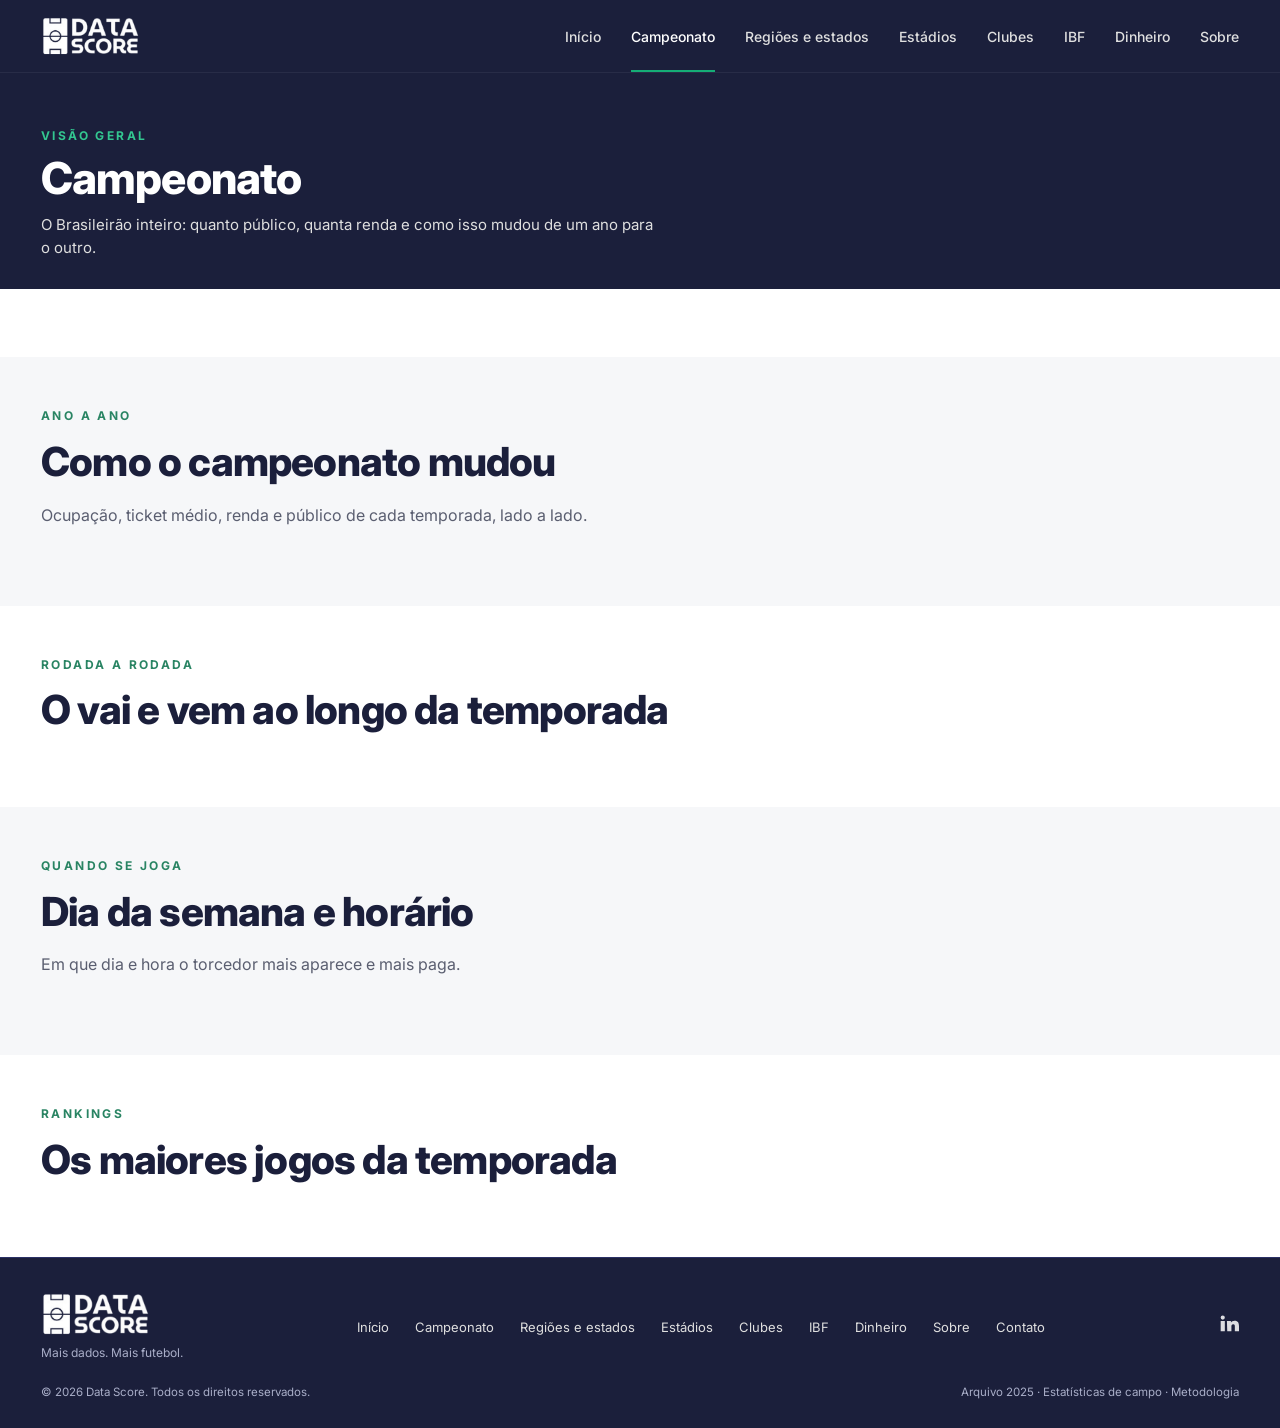
==== campeonato.html @ 5113075a "Add files via upload" ====
<!doctype html><html lang="pt-BR"><head><meta charset="utf-8"><meta name="viewport" content="width=device-width,initial-scale=1"><title>Campeonato — Data Score</title><meta name="description" content="Ocupação, ticket médio, renda e público do Brasileirão, ano a ano, rodada a rodada, por dia e horário."><meta name="theme-color" content="#1B1F3B"><meta property="og:title" content="Campeonato — Data Score"><meta property="og:description" content="Ocupação, ticket médio, renda e público do Brasileirão, ano a ano, rodada a rodada, por dia e horário."><meta property="og:type" content="website"><link rel="icon" type="image/png" href="assets/favicon.png"><link rel="apple-touch-icon" href="assets/favicon.png"><link rel="preconnect" href="https://fonts.googleapis.com"><link rel="preconnect" href="https://fonts.gstatic.com" crossorigin><link href="https://fonts.googleapis.com/css2?family=Inter:wght@400;500;600;700;800&display=swap" rel="stylesheet"><link rel="stylesheet" href="assets/style.css?v=202611042100"></head><body data-page="camp"><header class="site-header"><div class="wrap"><a class="logo" href="index.html" aria-label="Data Score — início"><img src="assets/logo.png" width="100" height="40" alt="Data Score"></a><nav class="nav" aria-label="Principal"><a href="index.html">Início</a><a href="campeonato.html" class="on" aria-current="page">Campeonato</a><a href="estados.html">Regiões e estados</a><a href="estadios.html">Estádios</a><a href="clubes.html">Clubes</a><a href="ibf.html">IBF</a><a href="financeiro.html">Dinheiro</a><a href="sobre.html">Sobre</a></nav><button class="burger" type="button" aria-label="Abrir menu" aria-expanded="false">☰</button></div></header><main><section class="page-head dark" style="padding-bottom:30px"><div class="wrap"><div class="kicker" style="color:#33C690">Visão geral</div><h1>Campeonato</h1><p>O Brasileirão inteiro: quanto público, quanta renda e como isso mudou de um ano para o outro.</p><div id="yearbar"></div></div></section><section class="sec" style="padding:36px 0 10px"><div class="wrap"><div id="camp-partial"></div><div class="kpis six" id="camp-kpis"></div></div></section><section class="sec alt" id="anos" style="padding:50px 0 56px"><div class="wrap"><div class="kicker">Ano a ano</div><h2>Como o campeonato mudou</h2><p class="sub" style="max-width:760px;margin-bottom:22px">Ocupação, ticket médio, renda e público de cada temporada, lado a lado.</p><div id="camp-anos"></div></div></section><section class="sec" id="rodadas" style="padding:50px 0 56px"><div class="wrap"><div class="kicker">Rodada a rodada</div><h2>O vai e vem ao longo da temporada</h2><div id="camp-rod"></div></div></section><section class="sec alt" id="quando" style="padding:50px 0 56px"><div class="wrap"><div class="kicker">Quando se joga</div><h2>Dia da semana e horário</h2><p class="sub" style="max-width:760px;margin-bottom:22px">Em que dia e hora o torcedor mais aparece e mais paga.</p><div id="camp-when"></div></div></section><section class="sec" id="tops" style="padding:50px 0 56px"><div class="wrap"><div class="kicker">Rankings</div><h2>Os maiores jogos da temporada</h2><div id="camp-tops"></div></div></section></main><footer class="site-footer"><div class="wrap"><div class="foot-top"><div><a class="logo" href="index.html" aria-label="Data Score — início"><img src="assets/logo.png" width="100" height="40" alt="Data Score"></a><div class="tag">Mais dados. Mais futebol.</div></div><nav class="foot-nav" aria-label="Rodapé"><a href="index.html">Início</a><a href="campeonato.html">Campeonato</a><a href="estados.html">Regiões e estados</a><a href="estadios.html">Estádios</a><a href="clubes.html">Clubes</a><a href="ibf.html">IBF</a><a href="financeiro.html">Dinheiro</a><a href="sobre.html">Sobre</a><a href="contato.html">Contato</a></nav><div class="foot-soc"><a href="https://www.linkedin.com/in/jvictorarj" target="_blank" rel="noopener" aria-label="LinkedIn"><svg viewBox="0 0 24 24" fill="currentColor" aria-hidden="true"><path d="M4.500 3A2.500 2.500 0 1 0 4.500 8 2.500 2.500 0 0 0 4.500 3zM2 9.500h5V22H2zM9.500 9.500h4.800v1.800h.1c.7-1.200 2.300-2.100 4.200-2.100 4.500 0 5.400 2.900 5.400 6.700V22h-5v-5.500c0-1.400 0-3.100-1.900-3.100s-2.200 1.500-2.200 3V22h-5z"/></svg></a></div></div><div class="foot-bot"><span>© 2026 Data Score. Todos os direitos reservados.</span><span><a href="stats.html">Arquivo 2025 · Estatísticas de campo</a> · <a href="metodologia.html">Metodologia</a></span></div></div></footer><script src="assets/charts.js?v=202611042100"></script><script src="assets/anos.js?v=202611042100"></script><script src="assets/brasil.js?v=202611042100"></script><script src="assets/lib.js?v=202611042100"></script><script src="assets/pg1.js?v=202611042100"></script><script src="assets/pg2.js?v=202611042100"></script><script src="assets/pg.js?v=202611042100"></script></body></html>
---- assets/style.css ----
/* Data Score — paleta da marca */
:root{
  --green:#15AD76;      /* verde principal */
  --green-2:#298463;    /* verde escuro (logo) */
  --green-ink:#298463;  /* verde legível sobre fundo claro */
  --blue:#2D3776;       /* azul da marca */
  --blue-hi:#6F7FE6;    /* azul claro p/ gráficos sobre fundo escuro */
  --off:#F6F7F9;        /* fundos, seções */
  --gray:#A9AEC8;       /* texto secundário sobre fundo escuro */
  --gray-ink:#6B7088;   /* texto secundário sobre fundo claro */
  --ink:#1B1F3B;        /* header, rodapé */
  --ink-2:#151833;
  --card-dark:#1B1F3B;
  --line:#DFDFDF;
  --line-dark:#2A3166;
  --text:#303030;
  --text-2:#5A5E70;
  --mark-green:#15AD76; /* marcas de gráfico (validado sobre --card-dark) */
  --mark-blue:#6F7FE6;
  --radius:14px;
  --max:1760px;
}
*{box-sizing:border-box}
html{scroll-behavior:smooth}
body{margin:0;font-family:'Inter',system-ui,-apple-system,Segoe UI,Roboto,sans-serif;color:var(--text);background:#fff;line-height:1.55;-webkit-font-smoothing:antialiased}
a{color:inherit;text-decoration:none}
img,svg{max-width:100%}
.wrap{max-width:var(--max);margin:0 auto;padding:0 clamp(18px,3.2vw,64px)}
h1,h2,h3{line-height:1.12;letter-spacing:-.02em;margin:0;color:var(--ink)}
.hero h1,.hero h2,.dark h1,.dark h2,.dark h3,.page-head.dark h1,.ccard h3,.site-footer h3{color:#fff}
p{margin:0}

/* ---------- Header ---------- */
.site-header{background:var(--ink);color:#fff;position:sticky;top:0;z-index:30;border-bottom:1px solid rgba(255,255,255,.06)}
.site-header .wrap{display:flex;align-items:center;justify-content:space-between;height:72px;gap:24px}
.logo{display:flex;align-items:center}
.logo img{height:40px;width:auto;display:block}
.nav{display:flex;gap:30px;font-size:14px;font-weight:500}
.nav a{color:#DFDFDF;padding:26px 0 22px;border-bottom:2px solid transparent;transition:color .15s}
.nav a:hover{color:#fff}
.nav a.on{color:#fff;border-bottom-color:var(--green)}
.btn-repo{display:inline-flex;align-items:center;gap:8px;border:1px solid rgba(255,255,255,.35);border-radius:999px;padding:10px 18px;font-size:13px;font-weight:600;color:#fff;transition:background .15s}
.btn-repo:hover{background:rgba(255,255,255,.08)}
.btn-repo svg{width:18px;height:18px}
.burger{display:none;background:none;border:1px solid rgba(255,255,255,.3);border-radius:10px;color:#fff;width:42px;height:42px;font-size:20px;cursor:pointer}

/* ---------- Buttons ---------- */
.btn{display:inline-flex;align-items:center;gap:10px;padding:14px 26px;border-radius:999px;font-weight:600;font-size:15px;border:1px solid transparent;cursor:pointer;transition:transform .15s,background .15s}
.btn:hover{transform:translateY(-1px)}
.btn-primary{background:var(--green);color:var(--ink)}
.btn-primary:hover{background:#1FC389}
.btn-ghost{border-color:rgba(255,255,255,.55);color:#fff}
.btn-ghost:hover{background:rgba(255,255,255,.08)}
.btn-outline{border-color:var(--ink);color:var(--ink);padding:10px 22px;font-size:14px}
.btn-outline:hover{background:var(--ink);color:#fff}

/* ---------- Hero ---------- */
.hero{background:radial-gradient(1200px 500px at 85% 40%,rgba(21,173,118,.18),transparent 60%),linear-gradient(180deg,#151833,#1B1F3B);color:#fff;overflow:hidden}
.hero .wrap{display:grid;grid-template-columns:1.05fr 1fr;gap:32px;align-items:center;min-height:440px;padding-top:40px;padding-bottom:40px}
.eyebrow{font-size:12px;font-weight:700;letter-spacing:.22em;text-transform:uppercase;color:var(--green);margin-bottom:22px}
.hero h1{font-size:clamp(40px,6vw,68px);font-weight:800;margin-bottom:24px}
.hero h1 em{font-style:normal;color:var(--green)}
.hero p.lead{color:#DFDFDF;font-size:17px;max-width:520px;margin-bottom:30px}
.hero .cta{display:flex;gap:14px;flex-wrap:wrap}
.hero-art{position:relative}
.hero-art svg{width:100%;height:auto;display:block}
.hero-badge{position:absolute;top:8%;right:6%;border:1px solid rgba(21,173,118,.7);border-radius:10px;padding:12px 16px;background:rgba(27,31,59,.75);backdrop-filter:blur(6px);font-size:11px;font-weight:700;letter-spacing:.12em;line-height:1.5}
.hero-badge span{color:var(--green);display:block;font-weight:600}

/* ---------- Seções ---------- */
.sec{padding:84px 0}
.sec.alt{background:var(--off)}
.sec.dark{background:var(--ink-2);color:#fff}
.kicker{font-size:12px;font-weight:700;letter-spacing:.2em;text-transform:uppercase;color:var(--green-ink);margin-bottom:14px}
.dark .kicker{color:var(--green)}
.sec h2{font-size:clamp(28px,3.6vw,40px);font-weight:800;margin-bottom:18px}
.sec h2 em{font-style:normal;color:var(--green-ink)}
.sec p.sub{color:var(--text-2);max-width:560px}
.dark p.sub{color:var(--gray)}
.split{display:grid;grid-template-columns:1fr 1fr;gap:56px;align-items:center}
.feats{display:grid;grid-template-columns:repeat(3,1fr);gap:0;margin-top:36px}
.feats>div{padding:0 22px;border-left:1px solid var(--line)}
.feats>div:first-child{padding-left:0;border-left:0}
.feats svg{width:34px;height:34px;color:var(--green-ink);margin-bottom:10px}
.feats b{display:block;font-size:14px;font-weight:600}
.stats{display:grid;grid-template-columns:1fr 1fr;border:1px solid var(--line);border-radius:var(--radius);background:var(--off)}
.stat{padding:30px 28px}
.stat:nth-child(odd){border-right:1px solid var(--line)}
.stat:nth-child(-n+2){border-bottom:1px solid var(--line)}
.stat .n{font-size:34px;font-weight:800;color:var(--blue);letter-spacing:-.02em;font-variant-numeric:tabular-nums}
.stat .l{color:var(--text-2);font-size:14px}
.stats-note{grid-column:1/-1;border-top:1px solid var(--line);padding:14px 28px;font-size:12px;color:var(--gray-ink)}

/* cards "o que você encontra" */
.find{display:grid;grid-template-columns:1fr 2.2fr;gap:48px;align-items:center}
.cards4{display:grid;grid-template-columns:repeat(4,1fr);gap:14px}
.mini{background:#fff;border:1px solid var(--line);border-radius:var(--radius);padding:22px 18px;box-shadow:0 1px 2px rgba(27,31,59,.05)}
.mini svg{width:30px;height:30px;color:var(--blue);margin-bottom:12px}
.mini h3{font-size:15px;font-weight:700;margin-bottom:8px}
.mini p{font-size:12.5px;color:var(--text-2);line-height:1.5}

/* ---------- Charts (superfície escura) ---------- */
.chart-grid{display:grid;grid-template-columns:repeat(3,1fr);gap:16px;margin-top:34px}
.chart-grid.two{grid-template-columns:repeat(2,1fr)}
.ccard{background:var(--card-dark);border:1px solid var(--line-dark);border-radius:var(--radius);padding:20px 20px 16px;color:#fff;position:relative;min-width:0}
.ccard h3{font-size:15px;font-weight:700;margin-bottom:4px;padding-right:84px}
.ccard .cs{font-size:12.5px;color:var(--gray);margin-bottom:14px;min-height:36px}
.ccard .cf{font-size:11.5px;color:var(--gray);margin-top:10px;line-height:1.45}
.ccard .tools{position:absolute;top:16px;right:16px}
.ccard .tools button{background:transparent;border:1px solid #3A4380;color:#DFDFDF;border-radius:8px;font:600 11px 'Inter',sans-serif;padding:5px 10px;cursor:pointer}
.ccard .tools button:hover{border-color:#8B96E0;color:#fff}
.ccard svg text{font-family:'Inter',sans-serif}
.ccard table{width:100%;border-collapse:collapse;font-size:12px;color:#DFDFDF}
.ccard th,.ccard td{padding:6px 8px;border-bottom:1px solid var(--line-dark);text-align:right}
.ccard th:first-child,.ccard td:first-child{text-align:left}
.ccard th{color:var(--gray);font-weight:600}
.ccard .tbl-wrap{max-height:330px;overflow:auto}
.tip{position:fixed;pointer-events:none;z-index:60;background:#101328;border:1px solid #3A4380;border-radius:10px;padding:9px 12px;font-size:12px;color:#DFDFDF;box-shadow:0 8px 24px rgba(0,0,0,.35);opacity:0;transition:opacity .08s;max-width:240px}
.tip.on{opacity:1}
.tip .tv{font-size:15px;font-weight:700;color:#fff;font-variant-numeric:tabular-nums}
.tip .tl{color:#DFDFDF}
.tip .ts{color:var(--gray);font-size:11px;margin-top:2px}
.bar-hit:focus{outline:none}
.bar-hit:focus-visible+rect,.bar-hit:focus-visible{stroke:#fff;stroke-width:1.5px}

/* ---------- Páginas internas ---------- */
.page-head{padding:54px 0 44px}
.page-head.green{background:#E6F4EE}
.page-head.dark{background:var(--ink);color:#fff}
.page-head h1{font-size:clamp(32px,4vw,44px);font-weight:800;margin-bottom:10px}
.page-head p{max-width:620px;color:var(--text-2);font-size:15px}
.page-head.dark p{color:#DFDFDF}
.tabs{display:flex;gap:6px;flex-wrap:wrap;margin:28px 0 8px}
.tab{border:0;background:transparent;font:600 13px 'Inter',sans-serif;color:var(--text-2);padding:9px 18px;border-radius:8px;cursor:pointer}
.tab:hover{background:rgba(27,31,59,.06)}
.tab.on{background:var(--green);color:var(--ink)}
.page-head.dark .tab{color:#DFDFDF}
.page-head.dark .tab.on{background:transparent;color:#fff;box-shadow:inset 0 -2px 0 var(--green);border-radius:0}

/* tabela de clubes */
.tbl-box{border:1px solid var(--line);border-radius:var(--radius);overflow:hidden;background:#fff}
.tbl-scroll{overflow:auto}
table.dt{width:100%;border-collapse:collapse;font-size:13.5px;min-width:760px}
table.dt th{background:var(--off);color:var(--text-2);font-weight:600;font-size:12px;text-align:right;padding:12px 14px;border-bottom:1px solid var(--line);white-space:nowrap;cursor:pointer;user-select:none}
table.dt th:first-child,table.dt td:first-child{text-align:left}
table.dt td{padding:11px 14px;border-bottom:1px solid var(--line);text-align:right;font-variant-numeric:tabular-nums}
table.dt tr:last-child td{border-bottom:0}
table.dt td:first-child{font-weight:600}
table.dt th.s::after{content:' ↓';color:var(--green-ink)}
table.dt th.s.asc::after{content:' ↑'}
table.dt td.neg{color:#B91C1C}
.pill{display:inline-block;font-size:11px;font-weight:700;background:#DDF2EA;color:var(--green-ink);padding:2px 8px;border-radius:999px}

.lic{display:flex;align-items:center;gap:20px;border:1px solid #BFE5D6;background:#EEF8F4;border-radius:var(--radius);padding:22px 26px;margin-top:28px}
.lic svg{width:40px;height:40px;color:var(--green-ink);flex:none}
.lic b{display:block;font-size:15px;margin-bottom:2px}
.lic span{font-size:13px;color:var(--text-2)}
.lic .btn{margin-left:auto;flex:none}
.note{font-size:12.5px;color:var(--text-2);margin-top:14px}

/* texto corrido */
.prose{max-width:760px}
.prose h2{font-size:24px;margin:38px 0 10px}
.prose p,.prose li{color:var(--text-2);font-size:15.5px}
.prose ul{padding-left:20px}
.prose code{background:var(--off);border:1px solid var(--line);border-radius:6px;padding:1px 6px;font-size:13px}
.trio{display:grid;grid-template-columns:repeat(3,1fr);gap:18px;margin-top:34px}
.trio .mini svg{color:var(--green-ink)}
.steps{display:grid;grid-template-columns:repeat(4,1fr);gap:14px;margin-top:26px}
.step{border:1px solid var(--line);border-radius:var(--radius);padding:20px;background:#fff}
.step i{display:inline-grid;place-items:center;width:28px;height:28px;border-radius:50%;background:var(--green);color:var(--ink);font-style:normal;font-weight:800;font-size:13px;margin-bottom:12px}
.step b{display:block;margin-bottom:6px}
.step p{font-size:13px;color:var(--text-2)}
.defs{width:100%;border-collapse:collapse;margin-top:14px;font-size:14px}
.defs td{padding:11px 14px;border-bottom:1px solid var(--line);vertical-align:top}
.defs td:first-child{font-weight:600;white-space:nowrap;width:190px}
.defs td:last-child{color:var(--text-2)}
.contact-cards{display:grid;grid-template-columns:repeat(2,1fr);gap:18px;margin-top:30px;max-width:820px}
.contact-cards a.mini{display:block;transition:border-color .15s,transform .15s}
.contact-cards a.mini:hover{border-color:var(--green);transform:translateY(-2px)}
.contact-cards .mini h3{font-size:17px}
.contact-cards .mini p{font-size:14px}

/* ---------- Footer ---------- */
.site-footer{background:var(--ink);color:#fff;padding:34px 0 26px;border-top:1px solid var(--line-dark)}
.site-footer .wrap{display:flex;flex-direction:column;gap:22px}
.foot-top{display:flex;align-items:center;justify-content:space-between;gap:24px;flex-wrap:wrap}
.foot-nav{display:flex;gap:26px;font-size:13px;color:#DFDFDF;flex-wrap:wrap}
.foot-nav a:hover{color:var(--green)}
.foot-soc{display:flex;gap:16px}
.foot-soc a{opacity:.85}.foot-soc a:hover{opacity:1;color:var(--green)}
.foot-soc svg{width:20px;height:20px}
.foot-bot{display:flex;justify-content:space-between;font-size:11.5px;color:var(--gray);flex-wrap:wrap;gap:8px}
.tag{font-size:12px;color:var(--gray);margin-top:8px}

/* ---------- Responsivo ---------- */
@media(max-width:980px){
  .hero .wrap,.split,.find{grid-template-columns:1fr}
  .hero .wrap{min-height:0}
  .cards4{grid-template-columns:repeat(2,1fr)}
  .chart-grid,.chart-grid.two{grid-template-columns:1fr}
  .steps{grid-template-columns:repeat(2,1fr)}
  .trio{grid-template-columns:1fr}
}
@media(max-width:860px){
  .burger{display:block}
  .nav{display:none;position:absolute;left:0;right:0;top:72px;background:var(--ink);flex-direction:column;gap:0;padding:8px 24px 16px;border-bottom:1px solid var(--line-dark)}
  .nav.open{display:flex}
  .nav a{padding:14px 0;border-bottom:1px solid var(--line-dark)}
  .nav a.on{border-bottom-color:var(--green)}
  .btn-repo span{display:none}
  .btn-repo{padding:10px}
}
@media(max-width:560px){
  .wrap{padding:0 18px}
  .sec{padding:60px 0}
  .feats{grid-template-columns:1fr;gap:18px}
  .feats>div{border-left:0;padding:0}
  .cards4,.contact-cards,.steps{grid-template-columns:1fr}
  .lic{flex-direction:column;align-items:flex-start}
  .lic .btn{margin-left:0}
  .stat .n{font-size:28px}
}
@media (prefers-reduced-motion:reduce){*{transition:none!important;scroll-behavior:auto!important}}
.steps.s3{grid-template-columns:repeat(3,1fr)}
.defs{display:block;overflow-x:auto}
@media(max-width:980px){.steps.s3{grid-template-columns:1fr}}
@media(max-width:560px){.defs td:first-child{white-space:normal;width:auto}.tabs{gap:2px}.tab{padding:8px 12px}}

/* =====================  v2: classificação, evolução, dados  ===================== */
.hero h1 em{color:var(--green)}
.logo img{max-width:100%}
.site-footer .logo img{height:44px}

/* controles */
.filters{display:flex;flex-wrap:wrap;gap:18px 28px;align-items:flex-end;margin:22px 0 18px}
.fgroup{display:flex;flex-direction:column;gap:6px}
.flabel{font-size:11px;font-weight:700;letter-spacing:.1em;text-transform:uppercase;color:var(--gray-ink)}
.seg{display:inline-flex;background:#fff;border:1px solid var(--line);border-radius:10px;padding:3px;gap:2px;flex-wrap:wrap}
.seg button{border:0;background:transparent;font:600 13px 'Inter',sans-serif;color:var(--text-2);padding:8px 14px;border-radius:7px;cursor:pointer;white-space:nowrap}
.seg button:hover{background:var(--off)}
.seg button.on{background:var(--ink);color:#fff}
.seg button:focus-visible,.sel:focus-visible,.tab:focus-visible,.dt th:focus-visible{outline:2px solid var(--green);outline-offset:2px}
.seg.dk{background:transparent;border-color:#3A4380}
.seg.dk button{color:var(--gray)}
.seg.dk button:hover{background:rgba(255,255,255,.06);color:#fff}
.seg.dk button.on{background:var(--green);color:var(--ink)}
.sel{appearance:none;-webkit-appearance:none;background:#fff url("data:image/svg+xml,%3Csvg xmlns='http://www.w3.org/2000/svg' width='12' height='8' viewBox='0 0 12 8'%3E%3Cpath d='M1 1.500l5 5 5-5' fill='none' stroke='%231B1F3B' stroke-width='1.800' stroke-linecap='round'/%3E%3C/svg%3E") no-repeat right 12px center;border:1px solid var(--line);border-radius:10px;font:600 13px 'Inter',sans-serif;color:var(--ink);padding:10px 34px 10px 14px;min-width:150px;cursor:pointer}
.sel.dk{background-color:#232852;border-color:#3A4380;color:#fff;background-image:url("data:image/svg+xml,%3Csvg xmlns='http://www.w3.org/2000/svg' width='12' height='8' viewBox='0 0 12 8'%3E%3Cpath d='M1 1.500l5 5 5-5' fill='none' stroke='%23DFDFDF' stroke-width='1.800' stroke-linecap='round'/%3E%3C/svg%3E")}

/* classificação */
.st-wrap{position:relative}
table.st{width:100%;border-collapse:separate;border-spacing:0;font-size:14px;min-width:680px;font-variant-numeric:tabular-nums}
table.st th{background:var(--off);color:var(--text-2);font-weight:700;font-size:12px;text-align:right;padding:12px 12px;border-bottom:1px solid var(--line);white-space:nowrap}
table.st td{padding:11px 12px;border-bottom:1px solid var(--line);text-align:right;background:#fff}
table.st tr:last-child td{border-bottom:0}
table.st th:first-child,table.st td:first-child{text-align:left;position:sticky;left:0;z-index:1}
table.st td:first-child{font-weight:600;min-width:200px;border-left:4px solid transparent}
table.st .pos{color:var(--gray-ink);font-weight:700;display:inline-block;min-width:30px}
table.st td.p{font-weight:800;color:var(--ink)}
table.st td.sgp{color:var(--green-2)}table.st td.sgn{color:#B4323A}
table.st tr.g4 td:first-child{border-left-color:var(--green)}
table.st tr.z4 td:first-child{border-left-color:#D2484F}
table.st tbody tr:hover td{background:#F6F7F9}
.zleg{display:flex;gap:18px;flex-wrap:wrap;font-size:12.5px;color:var(--text-2);margin-top:12px;align-items:center}
.zleg i{display:inline-block;width:12px;height:12px;border-radius:3px;margin-right:6px;vertical-align:-1px}

/* evolução */
.evo-ctl{display:flex;flex-wrap:wrap;gap:14px 22px;margin:4px 0 12px}
.evo-ctl label{display:flex;flex-direction:column;gap:6px;font-size:11px;font-weight:700;letter-spacing:.1em;text-transform:uppercase;color:var(--gray)}
.legend{display:flex;flex-wrap:wrap;gap:6px 22px;font-size:13px;color:#fff;margin-bottom:8px;min-height:20px}
.legend span{display:inline-flex;align-items:center;gap:8px}
.legend i{display:inline-block;width:14px;height:4px;border-radius:2px}
.legend em{font-style:normal;color:var(--gray)}
.ccard.wide{padding:24px 24px 18px}

/* dados: cabeçalho e grupos */
.page-head.dark{padding-bottom:0}
.gtabs{display:flex;gap:4px;flex-wrap:wrap;margin:26px 0 0;border-bottom:1px solid rgba(255,255,255,.14)}
.gtab{border:0;background:transparent;font:600 14px 'Inter',sans-serif;color:var(--gray);padding:14px 20px 13px;cursor:pointer;border-bottom:3px solid transparent;margin-bottom:-1px;display:inline-flex;gap:8px;align-items:center}
.gtab:hover{color:#fff}
.gtab.on{color:#fff;border-bottom-color:var(--green)}
.gtab small{font-size:10px;font-weight:700;letter-spacing:.06em;text-transform:uppercase;background:rgba(255,255,255,.1);color:var(--gray);padding:2px 7px;border-radius:999px}
.gtab:focus-visible{outline:2px solid var(--green);outline-offset:-2px}
.soon{border:1px dashed #B8BBCB;border-radius:var(--radius);padding:48px 28px;text-align:center;color:var(--text-2);background:var(--off)}
.soon b{display:block;font-size:18px;color:var(--ink);margin-bottom:6px}

/* painel de indicadores */
.kpis{display:grid;grid-template-columns:repeat(5,1fr);gap:14px;margin-top:0}
.kpi{background:#fff;border:1px solid var(--line);border-radius:var(--radius);padding:20px 20px 18px;box-shadow:0 1px 2px rgba(27,31,59,.05);position:relative;overflow:hidden}
.kpi::before{content:'';position:absolute;left:0;top:0;bottom:0;width:4px;background:var(--green)}
.kpi:nth-child(even)::before{background:var(--blue)}
.kpi .kl{font-size:11px;font-weight:800;letter-spacing:.1em;text-transform:uppercase;color:var(--text-2)}
.kpi .kv{font-size:30px;font-weight:800;color:var(--ink);letter-spacing:-.02em;margin:8px 0 4px;font-variant-numeric:tabular-nums;line-height:1.1;white-space:nowrap}
.kpi .kv small{font-size:15px;font-weight:700;margin-right:2px;color:var(--text-2)}
.kpi .ks{font-size:12px;color:var(--gray-ink);line-height:1.4}
.kpis-wrap{margin-top:-1px;padding-top:34px}

/* sub-abas */
.subtabs{margin:34px 0 20px;display:flex;flex-wrap:wrap;gap:14px;align-items:center;justify-content:space-between}
.subtabs h2{font-size:26px;margin:0}
.xp .ccard{padding:20px 22px 18px}
.xp .xhead{display:flex;flex-wrap:wrap;gap:14px;align-items:flex-start;justify-content:space-between;margin-bottom:10px}
.xp .xhead h3{font-size:16px;margin-bottom:4px}
.xp .cs{min-height:0;margin-bottom:0}
.xp .tbl-box{margin-top:18px}
table.dt th[data-num]{text-align:right}
table.dt td.hl{font-weight:800;color:var(--green-2)}
table.dt.tops td:nth-child(2){text-align:left;font-weight:600}
table.dt.tops th:nth-child(2),table.dt.tops th:nth-child(4),table.dt.tops td:nth-child(4){text-align:left}
table.dt.tops td:first-child,table.dt.tops th:first-child{text-align:center;width:44px;color:var(--gray-ink)}
.ctitle{font-size:13px;color:var(--gray-ink);margin:0 0 8px}

@media(max-width:1060px){.kpis{grid-template-columns:repeat(3,1fr)}}
@media(max-width:720px){.kpis{grid-template-columns:repeat(2,1fr)}.kpi .kv{font-size:24px}}
@media(max-width:560px){
  .kpis{grid-template-columns:1fr 1fr;gap:10px}.kpi{padding:16px 14px}.kpi .kv{font-size:21px}
  .seg button{padding:8px 11px}
  .gtab{padding:12px 12px 11px;font-size:13px}
  .filters{gap:14px 18px}.sel{min-width:130px}
  table.st td:first-child{min-width:150px}
  .logo img{height:32px}
}
.sr{position:absolute;width:1px;height:1px;overflow:hidden;clip:rect(0 0 0 0);white-space:nowrap}

/* v3: tabela mais compacta e centralizada, bolinhas de cor, cards de ataque/defesa */
table.st{font-size:13px;min-width:600px}
table.st th{font-size:11px;padding:10px 8px;text-align:center}
table.st td{padding:8px 8px;text-align:center}
table.st th:first-child,table.st td:first-child{text-align:left}
table.st td:first-child{min-width:190px;padding-left:12px}
table.st .pos{min-width:24px;font-size:12px}
.tdot{display:inline-block;width:14px;height:14px;border-radius:50%;box-shadow:inset 0 0 0 1px rgba(27,31,59,.28);vertical-align:-2px;margin-right:8px;flex:none}
.legend .tdot{box-shadow:inset 0 0 0 1px rgba(255,255,255,.45);margin-right:6px;vertical-align:-2px}
.kv .tdot{width:18px;height:18px;margin-right:8px;vertical-align:-1px}
.kpis.two{grid-template-columns:repeat(2,minmax(0,1fr));max-width:680px;margin:22px 0 0}
.kpis.two .kv{font-size:24px;white-space:normal}
@media(max-width:560px){.kpis.two{grid-template-columns:1fr}.kpis.two .kv{font-size:21px}table.st td:first-child{min-width:150px}}

/* v4: top 3, data, forma, evolução com painel lateral e comparação */
.tdot{width:16px;height:16px;background-clip:padding-box}
.top3{display:grid;grid-template-columns:repeat(2,minmax(0,1fr));gap:12px 40px;max-width:760px;margin:24px 0 4px}
.top3 ol{list-style:none;margin:8px 0 0;padding:0}
.top3 li{display:flex;align-items:center;gap:0;padding:7px 0;border-bottom:1px solid var(--line);font-size:14px}
.top3 li:last-child{border-bottom:0}
.top3 .rk{width:22px;font-weight:700;color:var(--gray-ink);font-size:13px;flex:none}
.top3 b{font-weight:700;color:var(--ink)}
.top3 .m{margin-left:auto;padding-left:12px;color:var(--text-2);font-size:12.5px;white-space:nowrap}
.datebox{display:flex;align-items:center;gap:10px}
.datebox input.sel{background-image:none;padding:9px 12px;min-width:160px;font-family:'Inter',sans-serif}
.lnk{background:none;border:0;color:var(--green-ink);font:600 13px 'Inter',sans-serif;cursor:pointer;text-decoration:underline;padding:4px}
.form{display:inline-flex;gap:4px;align-items:center;vertical-align:middle}
.fd{display:inline-block;width:11px;height:11px;border-radius:50%;background:#B8BBCB}
.fd.w{background:var(--green)}.fd.l{background:#D2484F}.fd.e{background:#A3A6B8}
.fd.n{background:transparent;box-shadow:inset 0 0 0 1.5px #DFDFDF}
.fleg{display:inline-flex;gap:6px;align-items:center;margin-left:auto}
.fleg .fd{margin-left:8px}
table.st td:last-child{padding-right:14px}
.evo-grid{display:grid;grid-template-columns:minmax(0,1.2fr) minmax(0,1fr);gap:18px;align-items:start}
.evo-grid.solo{grid-template-columns:minmax(0,1fr)}
.evo-main{min-width:0}
.bt{font-size:16px;font-weight:800;color:var(--ink);margin:0}
.bt.h2{margin-top:26px}
.side{min-width:0}
table.lt{width:100%;border-collapse:separate;border-spacing:0;font-size:13px;font-variant-numeric:tabular-nums}
table.lt th{background:var(--off);color:var(--text-2);font-weight:700;font-size:11px;text-align:center;padding:10px 8px;border-bottom:1px solid var(--line);white-space:nowrap}
table.lt td{padding:8px;border-bottom:1px solid var(--line);text-align:center;background:#fff}
table.lt tr:last-child td{border-bottom:0}
table.lt th:first-child,table.lt td:first-child{text-align:left;padding-left:12px;white-space:nowrap}
table.lt td:first-child{font-weight:600;box-shadow:inset 4px 0 0 transparent}
table.lt td.p{font-weight:800;color:var(--ink)}
.side table.lt th{cursor:pointer;user-select:none}
.side table.lt th:hover{color:var(--ink)}
.side table.lt th.s::after{content:' ↓';color:var(--green-ink)}.side table.lt th.s.asc::after{content:' ↑'}
.side table.lt td.hl{font-weight:800;color:var(--ink)}.side table.lt td.zero{color:#A3A6B8}
table.lt tr.ma td:first-child{box-shadow:inset 4px 0 0 var(--mark-green)}
table.lt tr.mb td:first-child{box-shadow:inset 4px 0 0 var(--mark-blue)}
table.lt .pos{display:inline-block;min-width:30px;color:var(--gray-ink);font-weight:700;font-size:12px}
.side table.lt .tdot,.cmp table.lt .tdot{margin-right:8px}
.cmp{margin-top:16px}
.cmp .tbl-box{margin-top:10px}
.cmp .tbl-scroll{overflow:auto}
.cmp table.lt{min-width:460px}
.tow{margin:12px 0 4px}
.tow-lab{display:flex;justify-content:space-between;gap:12px;font-size:13.5px;color:var(--ink);align-items:center;margin-bottom:8px}
.tow-lab span{display:inline-flex;align-items:center}
.tow-lab b{font-weight:800;margin:0 0 0 2px}
.tow-lab span:last-child b{margin:0 2px 0 0}
.tow-lab span:last-child .tdot{margin:0 0 0 8px}
.tow-bar{display:flex;gap:3px;height:16px;border-radius:999px;overflow:hidden;background:var(--line)}
.tow-bar span{display:block;min-width:6px;transition:flex-grow .2s}
.tow-sub{font-size:12px;color:var(--gray-ink);margin-top:8px;line-height:1.45}
.h2h{list-style:none;margin:12px 0 0;padding:0;font-size:13px;color:var(--text)}
.h2h li{padding:8px 0;border-bottom:1px solid var(--line)}
.h2h li:last-child{border-bottom:0}
/* listas do topo: mandante e visitante */
.top3{max-width:940px;gap:22px 56px}
.top3 ol.two li{flex-wrap:wrap}
.top3 .m.ap{font-weight:800;color:var(--ink);font-size:14px;white-space:nowrap}
.top3 .m2{flex-basis:100%;padding-left:62px;color:var(--text-2);font-size:12px;margin-top:1px}
@media(max-width:1020px){.evo-grid{grid-template-columns:1fr}}
@media(max-width:560px){.top3{grid-template-columns:1fr;gap:18px}.datebox input.sel{min-width:140px}.fleg{margin-left:0;width:100%}}

/* ===== v3: início, stats, em breve ===== */
.hl4{display:grid;grid-template-columns:repeat(4,minmax(0,1fr));gap:16px;margin:22px 0 22px}
.hl4>div,.asd>div{background:#fff;border:1px solid var(--line);border-radius:var(--radius);padding:14px 18px 8px;box-shadow:0 1px 2px rgba(27,31,59,.05);min-width:0}
.hl4 ol,.asd ol{list-style:none;margin:6px 0 0;padding:0}
.hl4 li,.asd li{display:flex;flex-wrap:wrap;align-items:center;padding:8px 0;border-bottom:1px solid var(--line);font-size:14px}
.hl4 li:last-child,.asd li:last-child{border-bottom:0}
.hl4 .rk,.asd .rk{width:22px;flex:none;font-weight:700;color:var(--gray-ink);font-size:13px}
.hl4 b,.asd b{font-weight:700;color:var(--ink)}
.hl4 .m,.asd .m{margin-left:auto;padding-left:10px;white-space:nowrap;color:var(--text-2);font-size:12.5px}
.hl4 .m.ap{font-weight:800;color:var(--ink);font-size:14px}
.hl4 .m2{flex-basis:100%;padding-left:46px;color:var(--text-2);font-size:12px;margin-top:1px}
.hl4 .empty,.asd .empty{color:var(--gray-ink);font-size:13px;padding:6px 0}
.st-grid{display:grid;grid-template-columns:minmax(0,1fr) 320px;gap:20px;align-items:start}
.st-main{min-width:0}
.asd{display:grid;gap:14px}
.cta{margin-top:30px;text-align:center}
.kpis.six{grid-template-columns:repeat(6,minmax(0,1fr));margin-top:22px}
.kpis.six .kv{font-size:clamp(20px,1.9vw,30px)}
.kpis.six .kpi{padding:18px 16px 16px}
.r10{display:grid;grid-template-columns:repeat(4,minmax(0,1fr));gap:16px;margin-top:22px}
.rbox{background:#fff;border:1px solid var(--line);border-radius:var(--radius);padding:16px 18px 8px;box-shadow:0 1px 2px rgba(27,31,59,.05);min-width:0}
.rbox ol{list-style:none;margin:8px 0 0;padding:0}
.rbox li{position:relative;display:flex;align-items:center;padding:8px 0 11px;border-bottom:1px solid var(--line);font-size:14px}
.rbox li:last-child{border-bottom:0}
.rbox .rk{width:22px;flex:none;font-weight:700;color:var(--gray-ink);font-size:13px}
.rbox b{font-weight:700;color:var(--ink);overflow:hidden;text-overflow:ellipsis;white-space:nowrap}
.rbox .m{margin-left:auto;padding-left:10px;white-space:nowrap;font-weight:700;color:var(--ink);font-size:13px;font-variant-numeric:tabular-nums}
.rbox .bar{position:absolute;left:0;bottom:4px;height:3px;border-radius:2px;background:var(--green);opacity:.6}
.rnote{font-size:12.5px;color:var(--text-2);margin-top:12px}
.lead{background:#fff;border:1px solid var(--line);border-radius:var(--radius);padding:20px 22px 18px;margin:22px 0 26px}
.lead .lt2{font-size:11px;font-weight:700;letter-spacing:.1em;text-transform:uppercase;color:var(--gray-ink)}
.lrow{display:grid;grid-template-columns:repeat(19,minmax(0,1fr));gap:8px 6px;margin:6px 0 18px}
.lc{display:flex;flex-direction:column;align-items:center;gap:5px;padding:4px 0;border-radius:8px;transition:opacity .15s,background .15s;outline-offset:2px}
.lc small{font-size:10.5px;color:var(--gray-ink);font-variant-numeric:tabular-nums}
.lc .tdot{display:block;width:min(42px,100%);height:auto;aspect-ratio:1;margin:0}
.lead[data-hl] .lc:not(.hl){opacity:.2}
.lc.hl{background:#EEF8F4}
.llegend{display:flex;flex-wrap:wrap;gap:10px 22px;font-size:13px;border-top:1px solid var(--line);padding-top:14px}
.li2{display:inline-flex;align-items:center;cursor:default;border-radius:6px;outline-offset:3px}
.li2 em{font-style:normal;font-weight:700;color:var(--text-2);margin-left:2px}
#faixas{max-width:820px}
.embreve{text-align:center;padding:70px 26px}
.embreve .soon{max-width:620px;margin:0 auto;padding:60px 28px}
.embreve .soon b{font-size:24px}
@media(max-width:1180px){.hl4,.r10{grid-template-columns:repeat(2,minmax(0,1fr))}.st-grid{grid-template-columns:1fr}.asd{grid-template-columns:1fr 1fr}.kpis.six{grid-template-columns:repeat(3,minmax(0,1fr))}}
@media(max-width:700px){.lrow{grid-template-columns:repeat(10,minmax(0,1fr))}}
@media(max-width:600px){.hl4,.r10,.asd{grid-template-columns:1fr}.kpis.six{grid-template-columns:1fr 1fr}.kpis.six .kv{font-size:20px}}
.evo-grid>*,.st-grid>*{min-width:0}
/* ===== v4: stats detalhadas ===== */
.anchors{display:flex;flex-wrap:wrap;gap:6px 26px;margin-top:22px}
.anchors a{color:#DFDFDF;font-size:14px;font-weight:600;padding:12px 0 14px;border-bottom:2px solid transparent}
.anchors a:hover{color:#fff;border-bottom-color:var(--green)}
html{scroll-behavior:smooth}
section[id],#xs,#pf,#ar{scroll-margin-top:84px}
table.xt{min-width:100%}
table.xt td:first-child,table.xt th:first-child{white-space:nowrap}
table.xt.wide td:first-child,table.xt.wide th:first-child{position:sticky;left:0;background:#fff;z-index:1;box-shadow:1px 0 0 var(--line)}
table.xt.wide th:first-child{background:#F6F7F9}
table.xt td .tdot{margin-right:8px}
table.xt th,table.xt td{white-space:nowrap}
/* ===== v5: painel geral, confronto direto ===== */
.ov-h{font-size:11px;font-weight:700;letter-spacing:.1em;text-transform:uppercase;color:var(--gray-ink);margin:26px 0 10px}
#ov>.ov-h:first-child{margin-top:20px}
.ov-grid{display:grid;grid-template-columns:repeat(4,minmax(0,1fr));gap:12px}
@media(max-width:900px){.ov-grid{grid-template-columns:repeat(2,minmax(0,1fr))}}
.ovc{background:#fff;border:1px solid var(--line);border-radius:var(--radius);padding:16px 18px 14px;box-shadow:0 1px 2px rgba(27,31,59,.05);position:relative;overflow:hidden}
.ovc::before{content:'';position:absolute;left:0;top:0;bottom:0;width:4px;background:var(--green)}
.ovc:nth-child(even)::before{background:var(--blue)}
.ovc .kl{font-size:11px;font-weight:800;letter-spacing:.08em;text-transform:uppercase;color:var(--text-2)}
.ovc .kv{font-size:28px;font-weight:800;color:var(--ink);letter-spacing:-.02em;margin:6px 0 2px;font-variant-numeric:tabular-nums;line-height:1.1}
.ovc .ks{font-size:12px;color:var(--gray-ink)}
.mv{display:grid;grid-template-columns:repeat(3,minmax(0,1fr));gap:14px}
.mvb{background:#fff;border:1px solid var(--line);border-radius:var(--radius);padding:18px 20px 16px;box-shadow:0 1px 2px rgba(27,31,59,.05);min-width:0}
.donut{width:176px;display:block;margin:12px auto 8px}
.dleg{display:grid;gap:6px;font-size:13px}
.dleg div{display:flex;align-items:center;gap:8px}
.dleg i{width:12px;height:12px;border-radius:3px;flex:none}
.dleg b{margin-left:auto;font-weight:800;color:var(--ink);font-variant-numeric:tabular-nums}
.duel{display:flex;justify-content:space-between;gap:12px;margin:12px 0 14px}
.duel .r{text-align:right}
.duel .lab{font-size:12px;font-weight:700;color:var(--text-2)}
.duel .big{font-size:34px;font-weight:800;color:var(--ink);line-height:1.1;font-variant-numeric:tabular-nums}
.duel .pc{font-size:12.5px;color:var(--gray-ink)}
.sbar{display:flex;gap:3px;height:14px;border-radius:999px;overflow:hidden}
.sbar span{min-width:4px}
.mvb .sub{font-size:12px;color:var(--gray-ink);margin-top:12px;line-height:1.45}
.duo{display:grid;grid-template-columns:1fr auto 1fr;gap:6px 14px;align-items:center;background:#fff;border:1px solid var(--line);border-radius:var(--radius);padding:16px 18px;margin-top:10px}
.duo-h{display:flex;align-items:center;font-size:14.5px;font-weight:700;color:var(--ink);padding-bottom:8px;border-bottom:1px solid var(--line);margin-bottom:4px}
.duo-h.r{justify-content:flex-end}.duo-h.r .tdot{order:2;margin:0 0 0 8px}
.duo-m{text-align:center;font-size:11px;font-weight:700;letter-spacing:.08em;text-transform:uppercase;color:var(--gray-ink);padding-bottom:8px;border-bottom:1px solid var(--line);margin-bottom:4px}
.duo-v{font-size:30px;font-weight:800;color:#A3A6B8;line-height:1.15;font-variant-numeric:tabular-nums;justify-self:start}
.duo-v.r{justify-self:end}
.duo-v.win{color:var(--ink);border-bottom:3px solid var(--c,var(--green))}
.duo-k{text-align:center;font-size:11px;font-weight:700;letter-spacing:.1em;text-transform:uppercase;color:var(--gray-ink)}
.duo-k.wide{grid-column:2}
.cmp .tow{margin:16px 0 4px}
.tow-bar{height:38px;gap:3px;border-radius:10px;background:transparent}
.tow-bar span{display:flex;align-items:center;justify-content:center;font-weight:800;font-size:15px;color:var(--ink);min-width:32px}
.tow-bar .x{background:repeating-linear-gradient(135deg,#E3E5EC 0 5px,#F6F7F9 5px 10px);color:var(--gray-ink)}
.tow-leg{display:flex;flex-wrap:wrap;gap:6px 18px;font-size:12.5px;color:var(--text-2);margin-top:10px}
.tow-leg i{display:inline-block;width:12px;height:12px;border-radius:3px;margin-right:6px;vertical-align:-1px}
.tow-leg i.x{background:repeating-linear-gradient(135deg,#C9CCD8 0 3px,#F6F7F9 3px 6px)}
.h2h li{display:grid;grid-template-columns:76px minmax(0,1fr) auto;gap:10px;align-items:center;padding:10px 0}
.h2h .gm{font-size:12px;color:var(--gray-ink);font-weight:600}
.h2h .gt{display:flex;align-items:center;gap:10px;flex-wrap:wrap}
.h2h .tn{color:var(--text-2)}.h2h .tn.w{font-weight:800;color:var(--ink)}
.h2h .sc{background:var(--off);border:1px solid var(--line);border-radius:8px;padding:2px 10px;font-weight:800;color:var(--ink);font-variant-numeric:tabular-nums}
.h2h .chip{font-size:11.5px;font-weight:700;border-radius:999px;padding:4px 10px;background:color-mix(in srgb,var(--c,#A9AEC8) 20%,#fff);color:var(--ink);white-space:nowrap}
.h2h .chip.e{background:#ECEDF2;color:var(--text-2)}
@media(max-width:1180px){.mv{grid-template-columns:1fr}.mvb{max-width:560px}}
@media(max-width:560px){.h2h li{grid-template-columns:1fr auto}.h2h .gm{grid-column:1/-1}.ov-grid{grid-template-columns:1fr 1fr}.ovc .kv{font-size:22px}}
/* ===== v6: clube e resultados ===== */
.cl-head{display:flex;align-items:center;gap:18px;margin-bottom:18px}
.cl-head h2{font-size:clamp(28px,3.4vw,38px);font-weight:800;margin:0}
.cl-head p{color:var(--text-2);font-size:14px;margin-top:2px}
.tdot.xl{width:64px;height:64px;margin:0;box-shadow:inset 0 0 0 1px rgba(27,31,59,.25)}
.cl-sec{margin-top:40px}
.cl-sec h2{font-size:22px;font-weight:800;margin-bottom:6px}
.cl-sub{font-size:13px;color:var(--text-2);margin:0 0 14px;max-width:760px}
.cl-sec .ov-grid,#club>.ov-grid{margin-top:12px}
.cl-sec>.ccard{margin-top:14px}
#club .ccard{padding-bottom:18px}
.mv.two{grid-template-columns:repeat(2,minmax(0,1fr));margin-top:12px}
.mvb .tbl-box{margin-top:10px}
table.lt td.rl{text-align:left;font-weight:600;color:var(--text-2)}
table.lt td.best{font-weight:800;color:var(--ink);background:#EEF8F4}
.dist{list-style:none;margin:12px 0 0;padding:0;display:grid;gap:10px}
.dist li{display:grid;grid-template-columns:78px minmax(0,1fr) 92px;gap:10px;align-items:center;font-size:13px}
.dist .dl{color:var(--text-2)}
.dist .dt2{height:12px;border-radius:999px;background:#ECEDF2;overflow:hidden;display:block}
.dist .dt2 i{display:block;height:100%;border-radius:999px}
.dist b{text-align:right;color:var(--ink);font-variant-numeric:tabular-nums}
.rbar{margin-top:14px}
.rbar span{color:#fff;text-shadow:0 1px 2px rgba(0,0,0,.25)}
.legend{display:flex;flex-wrap:wrap;gap:6px 18px;font-size:13px;margin:4px 0 10px}
@media(max-width:900px){.mv.two{grid-template-columns:1fr}.mvb{max-width:none}}
/* ===== v7 ===== */
.sel option,.sel.dk option{background:#1B1F3B;color:#fff}
.sel:not(.dk) option{background:#fff;color:#303030}
.lcard{background:#fff;border:1px solid var(--line);border-radius:var(--radius);padding:20px 22px 16px;box-shadow:0 1px 2px rgba(27,31,59,.05);margin-top:14px}
.lcard h3{font-size:16px;font-weight:800;color:var(--ink);margin:0 0 2px}
.lcard .cs{font-size:13px;color:var(--text-2);margin:0 0 10px}
.llg{display:flex;flex-wrap:wrap;gap:6px 20px;font-size:13px;color:var(--text);margin:0 0 6px}
.llg span{display:inline-flex;align-items:center}
.llg i{display:inline-block;width:18px;height:4px;border-radius:2px;margin-right:8px}
.h2h.mm{margin-top:16px;background:#fff;border:1px solid var(--line);border-radius:var(--radius);padding:4px 18px}
/* ===== v8: jogos do confronto ===== */
.gcards{display:grid;grid-template-columns:repeat(2,minmax(0,1fr));gap:16px;margin-top:16px}
.gcard{background:#fff;border:1px solid var(--line);border-radius:var(--radius);padding:18px 20px;box-shadow:0 1px 2px rgba(27,31,59,.05);min-width:0}
.gc-h{display:flex;justify-content:space-between;align-items:center;gap:10px;flex-wrap:wrap}
.gcard .gm{font-size:12.5px;font-weight:600;color:var(--gray-ink)}
.gcard .chip{font-size:11.5px;font-weight:700;border-radius:999px;padding:4px 10px;background:color-mix(in srgb,var(--c,#A9AEC8) 20%,#fff);color:var(--ink)}
.gcard .chip.e{background:#ECEDF2;color:var(--text-2)}
.gc-s{display:flex;align-items:center;justify-content:center;gap:14px;margin:16px 0 8px;flex-wrap:wrap;font-size:16px}
.gc-s .tn{color:var(--text-2)}.gc-s .tn.w{font-weight:800;color:var(--ink)}
.gc-s .sc.big{font-size:26px;font-weight:800;color:var(--ink);background:var(--off);border:1px solid var(--line);border-radius:10px;padding:2px 14px}
.gc-m{display:flex;flex-wrap:wrap;justify-content:center;gap:4px 18px;font-size:12.5px;color:var(--text-2);margin-bottom:14px}
.gc-k{display:grid;grid-template-columns:repeat(3,minmax(0,1fr));gap:8px;margin-bottom:16px}
.gc-k>div{background:var(--off);border-radius:10px;padding:9px 12px;display:flex;flex-direction:column;gap:1px;min-width:0}
.gc-k .kl{font-size:10.5px;font-weight:700;letter-spacing:.08em;text-transform:uppercase;color:var(--gray-ink)}
.gc-k b{font-size:15px;color:var(--ink);font-variant-numeric:tabular-nums;overflow-wrap:anywhere}
.gc-k em{font-style:normal;font-size:11px;color:var(--gray-ink)}
.gc-sh{display:flex;justify-content:space-between;font-size:13px;color:var(--ink);margin-bottom:6px}
.srow{display:grid;grid-template-columns:64px 1fr 64px;gap:2px 8px;align-items:center;margin-bottom:9px}
.srow .lab{text-align:center;font-size:12px;color:var(--text-2)}
.srow .l{text-align:left;font-size:13.5px;color:var(--ink);font-variant-numeric:tabular-nums}
.srow .r{text-align:right;font-size:13.5px;color:var(--ink);font-variant-numeric:tabular-nums}
.srow .sb{grid-column:1/-1;display:flex;gap:3px;height:8px;border-radius:999px;overflow:hidden}
.srow .sb i{display:block;min-width:2px}
@media(max-width:1000px){.gcards{grid-template-columns:1fr}}
@media(max-width:480px){.gc-k{grid-template-columns:repeat(2,minmax(0,1fr))}}

/* ===== clube v3 ===== */
#club>.tow-bar.rbar{margin-top:14px}
#club>.tow-leg{margin-top:8px}
.tnm{display:inline-flex;align-items:center;gap:8px;font-weight:600;color:var(--ink);min-width:0}
.tnm .tdot{flex:none}
.res{font-size:11.5px;font-weight:700;border-radius:999px;padding:4px 11px;color:#fff;white-space:nowrap}
.res.v{background:#15AD76}.res.e{background:#A9AEC8;color:#1B1F3B}.res.d{background:#D2484F}
.gc-s{gap:10px 14px}
.gc-s .sc.big{font-size:24px;font-weight:800;color:var(--ink);background:var(--off);border:1px solid var(--line);border-radius:10px;padding:2px 14px}
.gc-sh .tnm{font-size:13px}
.gc-k.two{grid-template-columns:repeat(2,minmax(0,1fr));margin-bottom:14px}
.occ{background:var(--off);border-radius:10px;padding:10px 12px;margin-bottom:16px}
.occ-h{display:flex;justify-content:space-between;align-items:baseline}
.occ-h .kl{font-size:10.5px;font-weight:700;letter-spacing:.08em;text-transform:uppercase;color:var(--gray-ink)}
.occ-h b{font-size:20px;color:var(--ink)}
.occ-t{height:12px;border-radius:999px;background:#DADDE8;overflow:hidden;margin:6px 0 4px}
.occ-t i{display:block;height:100%;background:linear-gradient(90deg,#298463,#15AD76);border-radius:999px}
.occ-s{font-size:11.5px;color:var(--gray-ink)}
.hl3{background:linear-gradient(135deg,#1B1F3B,#2D3776);color:#fff;border-radius:var(--radius);padding:20px 22px;margin:14px 0}
.hl3-w{display:flex;align-items:center;gap:10px;flex-wrap:wrap;margin-bottom:14px;font-size:15px;color:#DFDFDF}
.hl3-w b{font-size:20px;color:#fff}
.hl3-t{display:grid;grid-template-columns:repeat(3,minmax(0,1fr));gap:12px}
.hl3-t>div{background:rgba(255,255,255,.08);border-radius:12px;padding:12px 14px;display:flex;flex-direction:column;gap:2px;min-width:0}
.hl3-t .kl{font-size:11px;font-weight:700;letter-spacing:.08em;text-transform:uppercase;color:#C9CDE6}
.hl3-t b{font-size:32px;line-height:1.1;color:#fff;font-variant-numeric:tabular-nums}
.hl3-t em{font-style:normal;font-size:12px;color:#C9CDE6}
@media(max-width:560px){.hl3-t{grid-template-columns:1fr}.hl3-t b{font-size:26px}}
.cl-match .filters{margin:14px 0 4px}
.cl-match{margin-top:0}
.mvb .sub{margin-top:10px}

/* ===== clube v4 ===== */
.ov-grid.c6{grid-template-columns:repeat(6,minmax(0,1fr))}
@media(max-width:1180px){.ov-grid.c6{grid-template-columns:repeat(3,minmax(0,1fr))}}
@media(max-width:700px){.ov-grid.c6{grid-template-columns:repeat(2,minmax(0,1fr))}}
.ringw{display:flex;justify-content:center;margin:6px 0 2px}
.ring{display:block;max-width:100%}
.ov-bh{font-size:12px;font-weight:700;letter-spacing:.08em;text-transform:uppercase;color:var(--gray-ink);margin:22px 0 -4px}
.mv.four{grid-template-columns:repeat(4,minmax(0,1fr));margin-top:16px}
@media(max-width:1180px){.mv.four{grid-template-columns:repeat(2,minmax(0,1fr))}.mv.four .mvb{max-width:none}}
@media(max-width:640px){.mv.four{grid-template-columns:1fr}}
.top5{list-style:none;margin:10px 0 0;padding:0;display:grid;gap:2px}
.top5 li{display:grid;grid-template-columns:20px minmax(0,1fr) auto;gap:8px;align-items:center;padding:7px 0;border-bottom:1px solid var(--line);font-size:13px}
.top5 li:last-child{border-bottom:0}
.top5 .tn{font-weight:800;color:var(--gray-ink)}
.top5 .tm{display:flex;align-items:center;gap:5px;min-width:0;color:var(--ink)}
.top5 .tm em{font-style:normal;color:var(--gray-ink);font-size:11px}
.top5 .tm b{font-weight:700}
.top5 .tv{font-weight:800;color:var(--ink);font-variant-numeric:tabular-nums;white-space:nowrap}
.cl-match>.mvb{margin-top:12px}
.cl-match .tow-bar{margin-top:12px}
.tnm .nm{overflow:hidden;text-overflow:ellipsis;white-space:nowrap;min-width:0}
.mv .lcard{padding:16px 16px 10px}
.mv .lcard h3{font-size:15px}
.mv .lcard .cs{font-size:12px}
.rings{display:grid;grid-template-columns:1fr 1fr;gap:6px;margin:12px 0 16px}
.rg{display:flex;flex-direction:column;align-items:center;text-align:center;gap:4px}
.rgt{font-size:12px;font-weight:800;color:#2D3776;text-transform:uppercase;letter-spacing:.04em}
.rgb{font-size:12px;font-weight:700;color:var(--ink);background:var(--off);border-radius:999px;padding:2px 10px}
.rgs{font-size:11px;color:var(--gray-ink);line-height:1.3}
table.rk{width:100%;border-collapse:collapse;font-size:12.5px;margin-top:12px}
table.rk th{font-size:10.5px;letter-spacing:.07em;text-transform:uppercase;color:var(--gray-ink);text-align:left;padding:6px 6px;border-bottom:1px solid var(--line)}
table.rk td{padding:7px 6px;border-bottom:1px solid var(--line);color:var(--text-2)}
table.rk .n{text-align:right;white-space:nowrap}
table.rk .b{font-weight:800;color:var(--ink);font-variant-numeric:tabular-nums}
table.rk .rkn{font-weight:800;color:#2D3776}
table.rk .d.up{color:#15805a}table.rk .d.dn{color:#D2484F}
table.rk .d i{font-style:normal;font-size:9px}
.gm-wrap{display:grid;grid-template-columns:minmax(0,5fr) minmax(0,6fr);gap:18px;align-items:start;margin-top:14px}
@media(max-width:899px){.gm-wrap{grid-template-columns:1fr}.gpanel{display:none}}
.glist{display:grid;gap:6px}
.gpanel{position:sticky;top:84px}
.gpanel .gcard{margin:0}
.grow{all:unset;box-sizing:border-box;cursor:pointer;display:grid;grid-template-columns:30px 40px minmax(0,1fr) auto;gap:8px;align-items:center;background:#fff;border:1px solid var(--line);border-left:5px solid #A9AEC8;border-radius:10px;padding:8px 12px}
.grow.v{border-left-color:#15AD76}.grow.d{border-left-color:#D2484F}
.grow:hover{background:var(--off)}
.grow.sel{background:#EEF1FA;border-color:#2D3776;border-left-width:5px}
.grow:focus-visible{outline:2px solid var(--green);outline-offset:2px}
.grow .gr{font-weight:800;color:var(--ink);font-size:12.5px}
.grow .gd{font-size:12px;color:var(--gray-ink)}
.grow .gs{display:flex;align-items:center;justify-content:center;gap:8px;font-size:13px;min-width:0}
.grow .gs .tnm{flex:1;min-width:0;gap:6px}
.grow .gs .tnm.l{justify-content:flex-end}
.grow .gs .sc{font-weight:800;color:var(--ink);background:var(--off);border:1px solid var(--line);border-radius:8px;padding:0 8px;white-space:nowrap}
.grow.sel .gs .sc{background:#fff}
.glist .gdet{margin:2px 0 6px;border-color:#2D3776}
@media(max-width:480px){.grow{grid-template-columns:28px minmax(0,1fr)}.grow .gd{display:none}.grow .res{grid-column:2;justify-self:start}}

/* ===== início v3 ===== */
.st-grid{align-items:stretch}
.st-main{display:flex;flex-direction:column}
.st-main>.tbl-box{flex:1}
.asd{grid-auto-rows:1fr}
.asd>div{display:flex;flex-direction:column;padding-bottom:6px}
.asd ol{flex:1;display:flex;flex-direction:column;margin-top:4px}
.asd li{flex:1;align-items:center}
@media(max-width:1180px){.asd{grid-auto-rows:auto}}
.zleg{margin-top:14px}
h3.grp{font-size:13px;font-weight:800;letter-spacing:.1em;text-transform:uppercase;color:var(--ink);margin:30px 0 12px}
.kpis.three{grid-template-columns:repeat(3,minmax(0,1fr))}
.kpis.three .kv{font-size:clamp(22px,2.2vw,30px)}
@media(max-width:700px){.kpis.three{grid-template-columns:1fr}}
.r10{margin-top:16px}
.rbox .flabel{white-space:normal}
#club-home{margin-top:8px}
#clubes .filters{margin-bottom:0}
.st-main>.tbl-box{display:flex;flex-direction:column}
.st-main>.tbl-box>.tbl-scroll{flex:1;display:flex}
.st-main table.st{height:100%}
@media(max-width:1180px){.st-main table.st{height:auto}}
#club-home{margin-top:26px}

/* ===== ajustes 18h ===== */
.ov-grid.c5{grid-template-columns:repeat(5,minmax(0,1fr))}
@media(max-width:1180px){.ov-grid.c5{grid-template-columns:repeat(3,minmax(0,1fr))}}
@media(max-width:700px){.ov-grid.c5{grid-template-columns:repeat(2,minmax(0,1fr))}}
.perf{display:flex;align-items:center;gap:30px;margin:22px 0 0}
.pf-ring{flex:none;display:flex;flex-direction:column;align-items:center;text-align:center;gap:2px}
.pf-l{font-size:11px;font-weight:800;letter-spacing:.1em;text-transform:uppercase;color:var(--text-2);margin-top:4px}
.pf-s{font-size:12px;color:var(--gray-ink)}
.pf-bar{flex:1;min-width:0}
.pf-bar .ov-bh{margin:0 0 8px}
.pf-bar .tow-bar{margin-top:0}
@media(max-width:600px){.perf{flex-direction:column;align-items:stretch;gap:16px}.pf-ring{align-self:center}}
.rg5{display:grid;grid-template-columns:minmax(0,3fr) minmax(0,2fr);gap:14px;margin-top:12px;align-items:stretch}
@media(max-width:900px){.rg5{grid-template-columns:1fr}}
.brow{margin-top:13px}
.brow .bh{display:flex;justify-content:space-between;gap:10px;font-size:13.5px;color:var(--text-2)}
.brow .bh b{color:var(--ink);font-variant-numeric:tabular-nums;white-space:nowrap}
.brow .bt{height:9px;border-radius:999px;background:#ECEDF2;overflow:hidden;margin-top:6px}
.brow .bt i{display:block;height:100%;border-radius:999px}
.sub0{font-size:12.5px;color:var(--gray-ink);margin:6px 0 4px}
.gtile{display:flex;align-items:center;gap:16px;background:var(--off);border-left:5px solid #A9AEC8;border-radius:12px;padding:16px 18px;margin-top:12px}
.gtile .gn{font-size:40px;font-weight:800;color:var(--ink);line-height:1;min-width:48px;font-variant-numeric:tabular-nums}
.gtile .gl{font-size:14px;font-weight:700;color:var(--ink)}
.gtile .gs2{font-size:12.5px;color:var(--gray-ink);margin-top:2px}
.grow .gs{display:grid;grid-template-columns:minmax(0,1fr) auto minmax(0,1fr);align-items:center;gap:10px}
.grow .gs .tnm.l{justify-content:flex-start}
.grow .gs .tnm.r{justify-content:flex-end}

/* ===== análises (IBF, estados, custos) ===== */
.ansub{display:flex;flex-wrap:wrap;gap:6px;margin-top:22px}
.ansub a{color:#DFDFDF;font-size:13.5px;font-weight:700;padding:9px 16px;border:1px solid #3A4380;border-radius:999px}
.ansub a:hover{color:#fff;border-color:#8B96E0}
.ansub a.on{background:var(--green);border-color:var(--green);color:var(--ink)}
.page-head.dark .kicker{margin-bottom:8px}
.cn{display:inline-flex;align-items:center;gap:0;white-space:nowrap}
.cn .tdot{margin-right:8px}
.cn em{font-style:normal;color:var(--gray-ink);margin:0 6px;font-weight:600}
.cn b{font-weight:700}
.cn b+.tdot{margin:0 0 0 8px}
.mv.three{grid-template-columns:repeat(3,minmax(0,1fr))}
.map-grid{display:grid;grid-template-columns:minmax(0,1.05fr) minmax(0,1fr);gap:22px;align-items:start;margin-top:8px}
.map-box{background:#fff;border:1px solid var(--line);border-radius:var(--radius);padding:16px 18px 14px;box-shadow:0 1px 2px rgba(27,31,59,.05)}
.map-host svg.brmap{display:block;width:100%;max-height:640px;height:auto}
.brmap path{transition:fill .15s}
.maplg{display:flex;align-items:center;gap:10px;font-size:12px;color:var(--text-2);margin-top:8px;flex-wrap:wrap}
.maplg i{display:block;width:170px;max-width:40%;height:10px;border-radius:5px}
.maplg .na{margin-left:auto;display:inline-flex;align-items:center;gap:6px}
.maplg .na i{width:14px;height:14px;border-radius:3px;background:#EEF0F5;border:1px solid var(--line)}
.map-list{background:#fff;border:1px solid var(--line);border-radius:var(--radius);padding:18px 20px 16px;box-shadow:0 1px 2px rgba(27,31,59,.05);min-width:0}
.reg-box{margin-top:22px;padding-top:16px;border-top:1px solid var(--line)}
ol.barlist{list-style:none;margin:10px 0 0;padding:0;display:grid;gap:7px}
ol.barlist li{display:grid;grid-template-columns:22px minmax(110px,170px) minmax(0,1fr) auto;gap:10px;align-items:center;font-size:13px}
ol.barlist .bn{color:var(--gray-ink);font-weight:700;font-size:11.5px;text-align:right}
ol.barlist .bl{display:flex;align-items:center;font-weight:600;color:var(--ink);white-space:nowrap;overflow:hidden;text-overflow:ellipsis}
ol.barlist .bt{height:10px;background:#EEF0F5;border-radius:5px;overflow:hidden}
ol.barlist .bt i{display:block;height:100%;border-radius:5px}
ol.barlist .bv{font-variant-numeric:tabular-nums;color:var(--ink);font-weight:800;min-width:64px;text-align:right;white-space:nowrap}
.an-plot svg{display:block;max-width:100%;overflow:visible}
.an-plot .sp circle{transition:r .12s}
.an-plot .sp:hover circle,.an-plot .sp:focus circle{stroke:var(--ink);stroke-width:2.5}
.an-plot .sp:focus{outline:none}
.an-lg{margin:4px 0 10px}
.an-lg i{height:10px;width:10px;border-radius:50%}
table.an-t th{cursor:default}
table.an-t td:first-child{font-weight:600}
table.an-t{min-width:560px}
.fin-grid{display:grid;grid-template-columns:minmax(0,1fr) minmax(0,1fr);gap:14px;margin-top:6px}
.fin-grid .mvb .tbl-box{margin-top:6px}
#fin-root .kpis.three{margin-top:0}
.fx{display:inline-block;font-size:11px;font-weight:800;padding:3px 10px;border-radius:999px;letter-spacing:.03em}
.fx-elite{background:#D4F2E5;color:#0B6B4B}.fx-alto{background:#E4F6EE;color:#1B7A58}.fx-medio{background:#ECEEF5;color:#4B5070}.fx-baixo{background:#FBE5E6;color:#A12B31}
.an-fx{margin:8px 0 14px}
.an-fx .wk{display:inline-flex;align-items:center;gap:8px}
.an-fx .wk s{display:inline-block;width:26px;height:0;border-top:3px solid #1B1F3B;opacity:.35;border-radius:2px}
.ibf-list{display:grid;gap:0;background:#fff;border:1px solid var(--line);border-radius:var(--radius);padding:8px 18px;box-shadow:0 1px 2px rgba(27,31,59,.05)}
.ibf-row{display:grid;grid-template-columns:34px minmax(130px,190px) minmax(0,1fr) 54px 64px;gap:14px;align-items:center;padding:10px 0;border-bottom:1px solid #EEF0F5;font-size:14px}
.ibf-row:last-child{border-bottom:0}
.ibf-row .rk{color:var(--gray-ink);font-weight:800;text-align:right;font-size:12.5px}
.ibf-row .nm{display:flex;align-items:center;white-space:nowrap;overflow:hidden}
.ibf-row .nm b{font-weight:700;color:var(--ink);overflow:hidden;text-overflow:ellipsis}
.ibf-row .tr{position:relative;height:22px;background:#F4F5F9;border-radius:6px}
.ibf-row .tr .base{position:absolute;left:33.333%;top:-3px;bottom:-3px;width:2px;background:#9AA0BC;border-radius:1px;z-index:2}
.ibf-row .tr .bar{position:absolute;top:4px;bottom:4px;border-radius:4px}
.ibf-row .tr .wsk{position:absolute;top:50%;height:0;border-top:3px solid #1B1F3B;opacity:.35;transform:translateY(-50%);border-radius:2px;z-index:1}
.ibf-row .v{font-variant-numeric:tabular-nums;font-weight:800;color:var(--ink);text-align:right;font-size:15px}
.mcell{display:flex;flex-direction:column;align-items:flex-end;gap:4px;min-width:90px}
.mcell b{font-variant-numeric:tabular-nums;color:var(--ink);font-weight:700}
.mbar{display:block;width:90px;height:6px;background:#EEF0F5;border-radius:3px;overflow:hidden}
.mbar i{display:block;height:100%;border-radius:3px}
table.an-dec th.sortable{cursor:pointer}
table.an-dec th.sortable:hover{color:var(--ink)}
.steps3{display:grid;grid-template-columns:repeat(3,minmax(0,1fr));gap:14px;margin-top:20px}
.stp{background:#fff;border:1px solid var(--line);border-radius:var(--radius);padding:20px 22px 18px;box-shadow:0 1px 2px rgba(27,31,59,.05)}
.stp span{display:inline-flex;align-items:center;justify-content:center;width:28px;height:28px;border-radius:50%;background:var(--ink);color:#fff;font-weight:800;font-size:13px;margin-bottom:10px}
.stp h3{font-size:16px;font-weight:800;margin-bottom:8px}
.stp p{font-size:13.5px;color:var(--text-2);margin:0;line-height:1.55}
.formula{margin-top:16px;background:var(--ink);color:#fff;border-radius:var(--radius);padding:22px 26px;display:grid;grid-template-columns:auto 1fr;gap:6px 22px;align-items:center}
.formula .ft{font-size:34px;font-weight:800;color:#33C690;letter-spacing:-.02em}
.formula .fe{font-size:clamp(18px,2.2vw,26px);font-weight:700}
.formula p{grid-column:1/-1;margin:6px 0 0;color:#DFDFDF;font-size:13.5px;line-height:1.55;max-width:900px}
details.tech{margin-top:14px;background:#fff;border:1px solid var(--line);border-radius:var(--radius);padding:14px 20px}
details.tech summary{cursor:pointer;font-weight:700;font-size:14px;color:var(--ink)}
details.tech p{font-size:13.5px;color:var(--text-2);line-height:1.6;margin:10px 0 0}
ol.rk3{list-style:none;margin:10px 0 0;padding:0}
ol.rk3 li{display:grid;grid-template-columns:34px 1fr auto;gap:8px;align-items:center;padding:7px 0;border-bottom:1px solid #EEF0F5;font-size:13.5px}
ol.rk3 li:first-child .p,ol.rk3 li:first-child .v{color:#15805a}
ol.rk3 .p{color:var(--gray-ink);font-weight:700;font-size:12px}
ol.rk3 .n{display:flex;align-items:center;font-weight:600;color:var(--ink)}
ol.rk3 .v{font-weight:800;font-variant-numeric:tabular-nums;color:var(--ink)}
table.rk.fe th.n{text-align:center;padding:6px 3px}
table.rk.fe th.n .tdot{display:block;margin:0 auto 3px}
table.rk.fe .fe-s{font-size:10px;font-weight:700;color:var(--gray-ink);letter-spacing:.02em}
table.rk.fe td.n{text-align:center;padding:7px 3px}
table.rk.fe tr.tot td{border-top:2px solid var(--line)}
.lj-body .mv{margin-top:14px}
.lj-body .lcard{margin-top:0}
@media (max-width:1100px){.steps3{grid-template-columns:1fr}.map-grid{grid-template-columns:1fr}.mv.three{grid-template-columns:1fr}}
@media (max-width:899px){.fin-grid{grid-template-columns:1fr}.ibf-row{grid-template-columns:26px minmax(0,1fr) 46px 58px;grid-template-areas:"rk nm v fx" "tr tr tr tr";row-gap:6px}.ibf-row .rk{grid-area:rk}.ibf-row .nm{grid-area:nm}.ibf-row .tr{grid-area:tr}.ibf-row .v{grid-area:v}.ibf-row .fx{grid-area:fx;justify-self:end}ol.barlist li{grid-template-columns:20px minmax(90px,120px) minmax(0,1fr) auto}}
@media (max-width:520px){.formula{grid-template-columns:1fr}.ansub a{font-size:12.5px;padding:8px 12px}}
table.an-dec th:nth-child(2),table.an-dec td:nth-child(2){text-align:left}
table.an-dec th:first-child,table.an-dec td:first-child{text-align:center;width:44px}
table.an-dec th:last-child,table.an-dec td:last-child{text-align:center}
ol.barlist .bn:empty{display:none}
ol.barlist li:has(.bn:empty){grid-template-columns:minmax(90px,150px) minmax(0,1fr) auto}
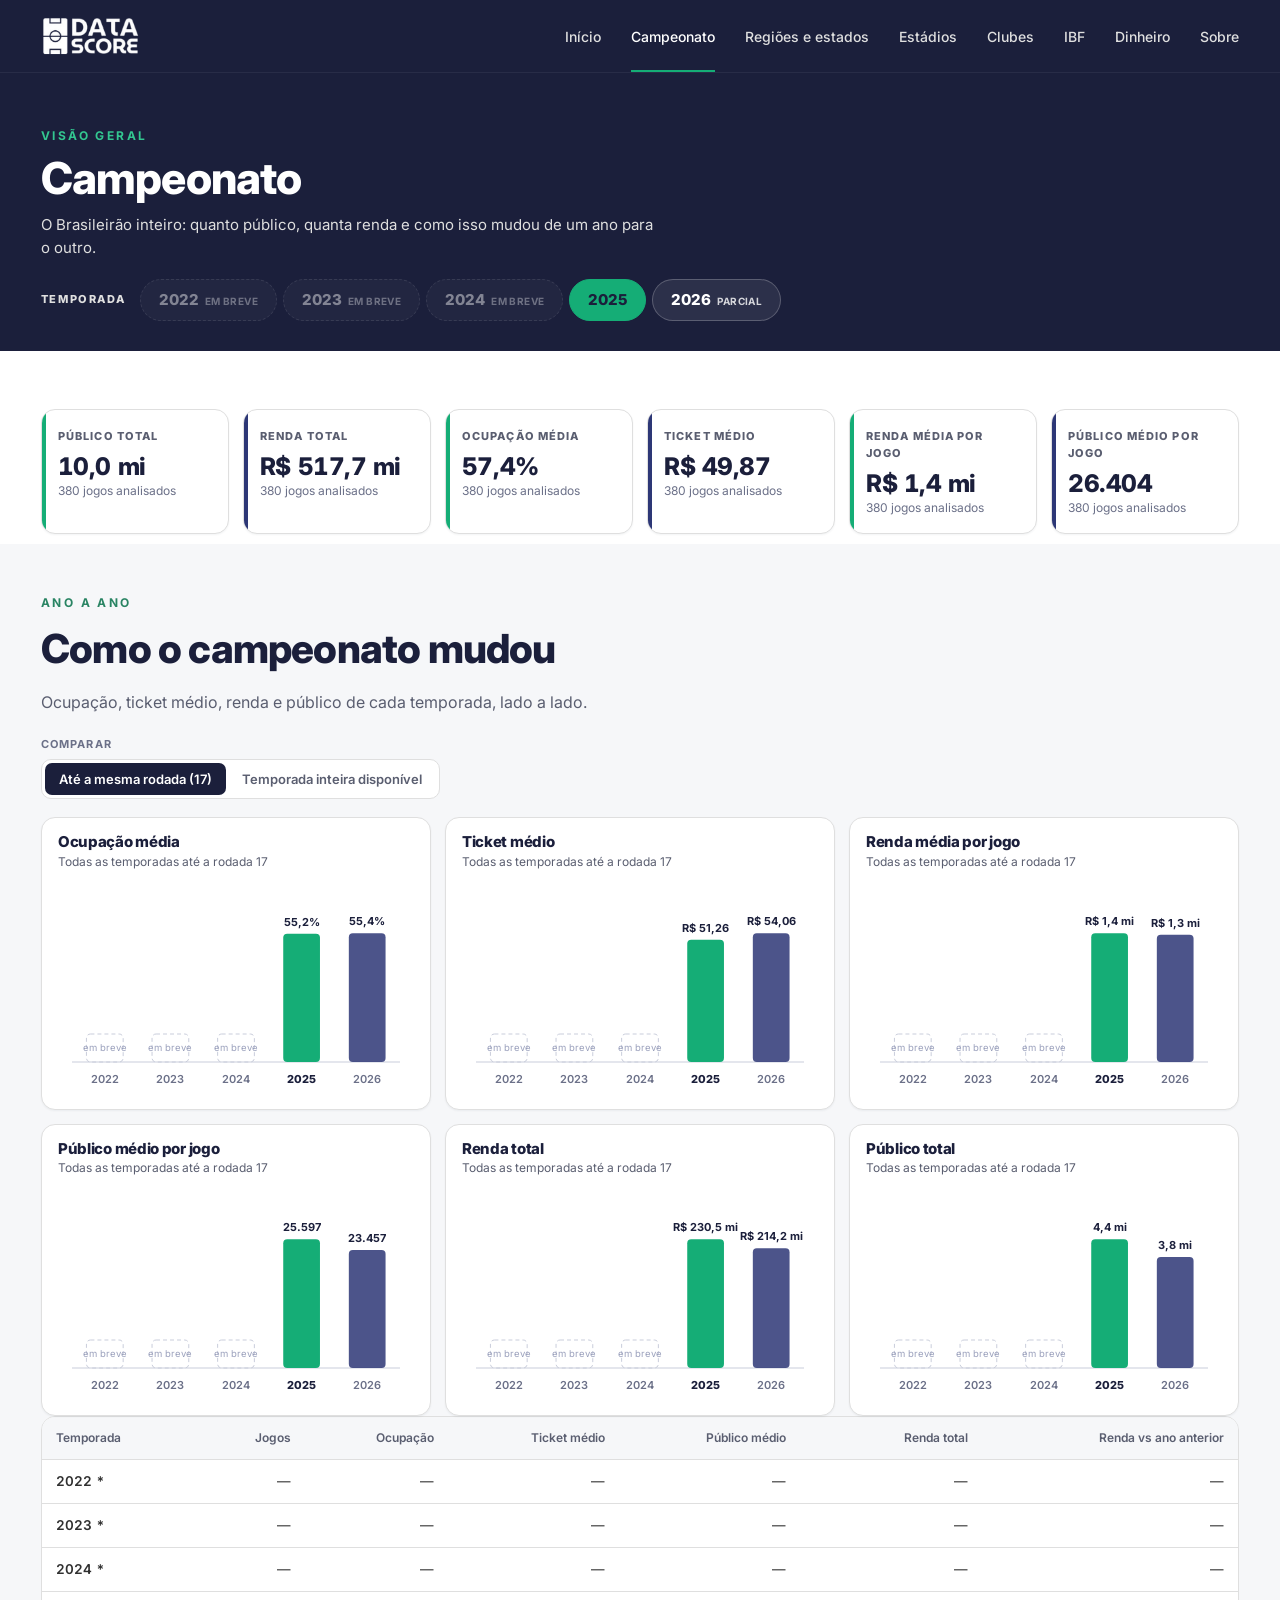
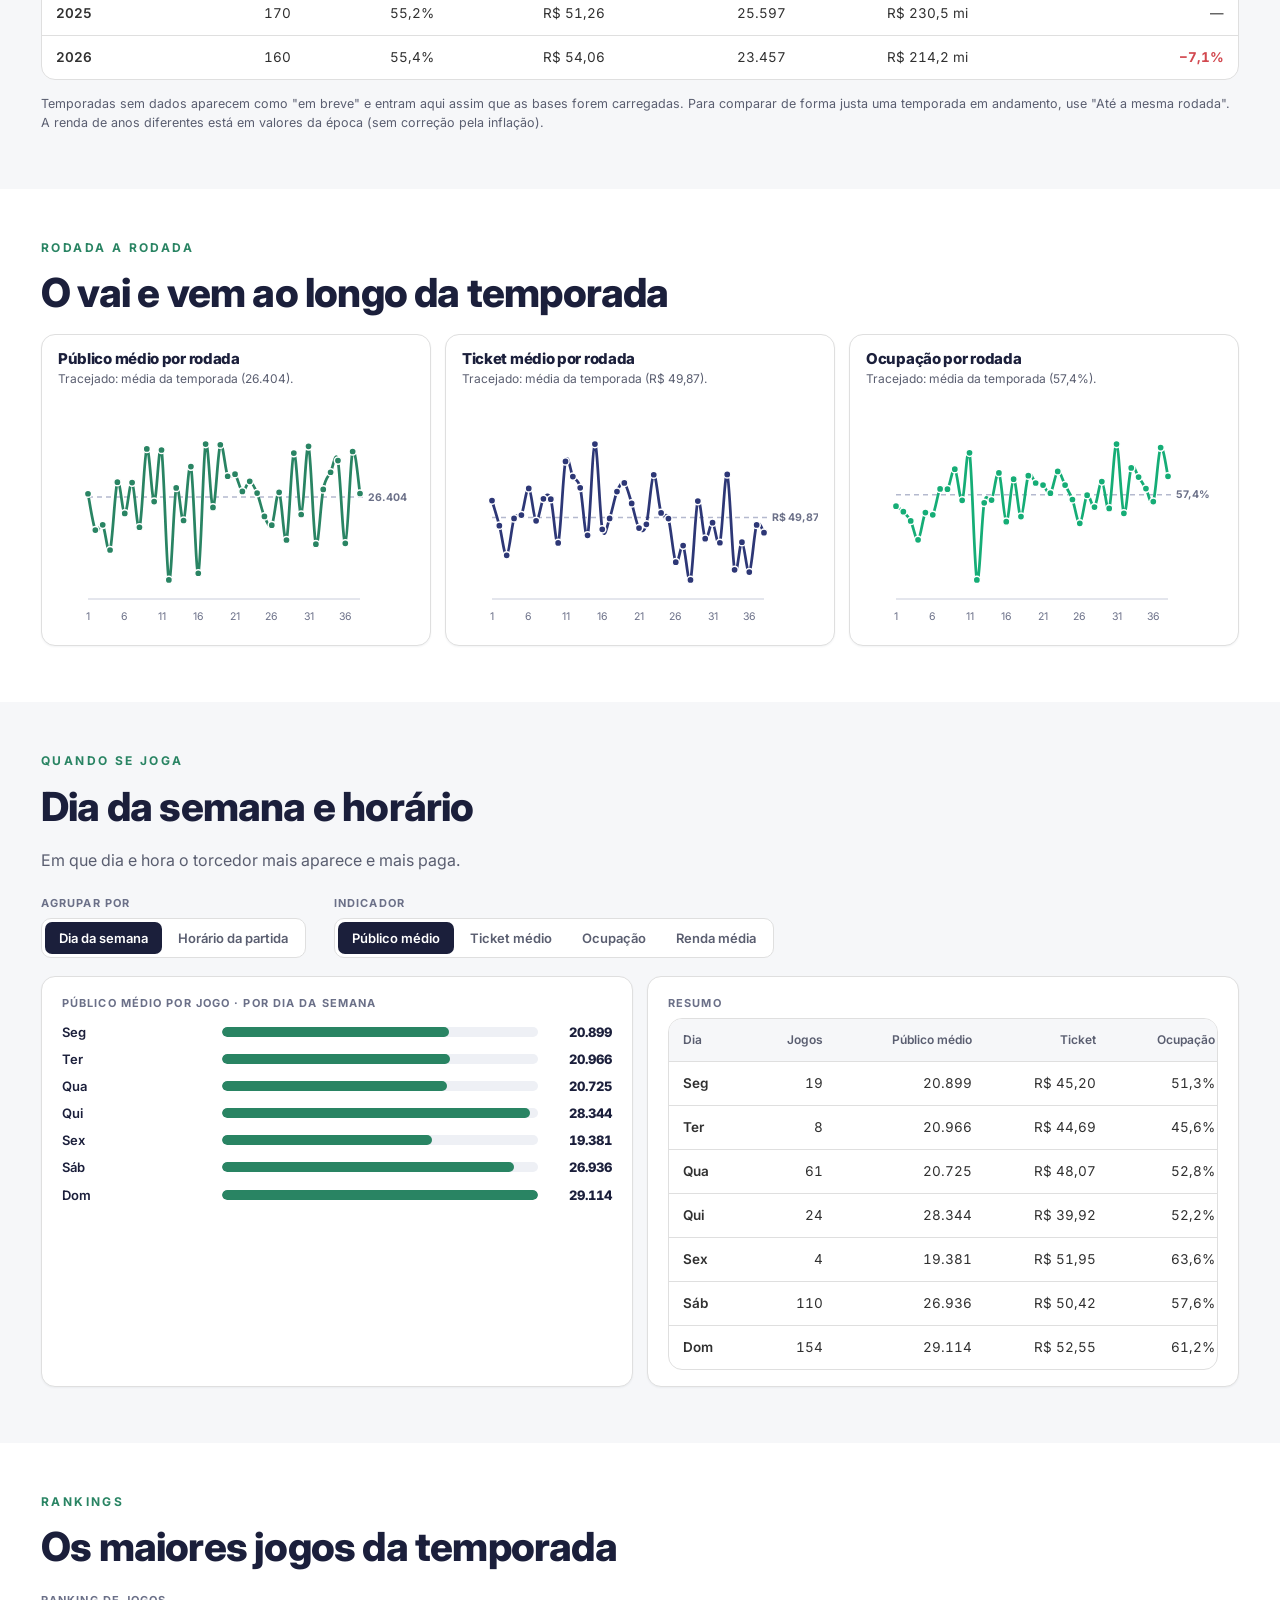
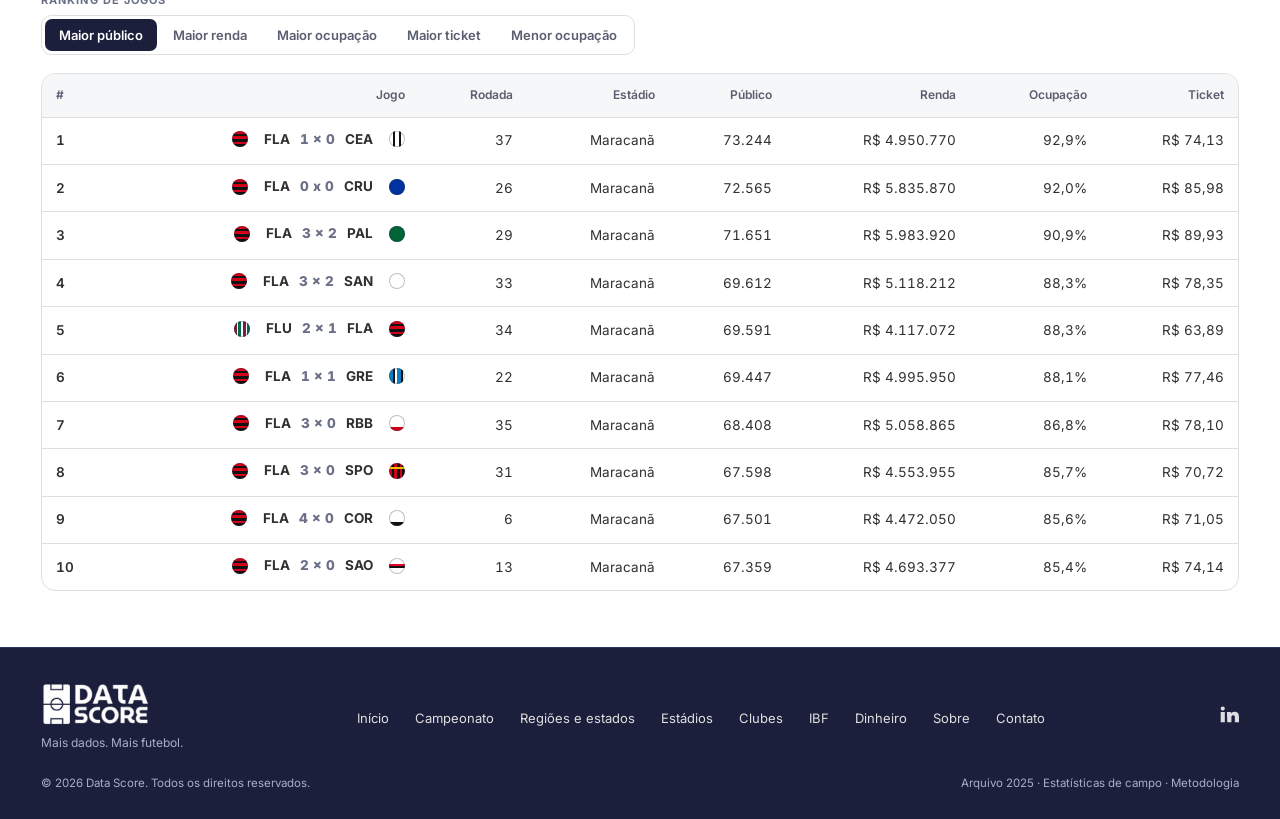
==== commit 88fe4016: "Add files via upload" ====
--- a/campeonato.html
+++ b/campeonato.html
@@ -1 +1 @@
-<!doctype html><html lang="pt-BR"><head><meta charset="utf-8"><meta name="viewport" content="width=device-width,initial-scale=1"><title>Campeonato — Data Score</title><meta name="description" content="Ocupação, ticket médio, renda e público do Brasileirão, ano a ano, rodada a rodada, por dia e horário."><meta name="theme-color" content="#1B1F3B"><meta property="og:title" content="Campeonato — Data Score"><meta property="og:description" content="Ocupação, ticket médio, renda e público do Brasileirão, ano a ano, rodada a rodada, por dia e horário."><meta property="og:type" content="website"><link rel="icon" type="image/png" href="assets/favicon.png"><link rel="apple-touch-icon" href="assets/favicon.png"><link rel="preconnect" href="https://fonts.googleapis.com"><link rel="preconnect" href="https://fonts.gstatic.com" crossorigin><link href="https://fonts.googleapis.com/css2?family=Inter:wght@400;500;600;700;800&display=swap" rel="stylesheet"><link rel="stylesheet" href="assets/style.css?v=202611042100"></head><body data-page="camp"><header class="site-header"><div class="wrap"><a class="logo" href="index.html" aria-label="Data Score — início"><img src="assets/logo.png" width="100" height="40" alt="Data Score"></a><nav class="nav" aria-label="Principal"><a href="index.html">Início</a><a href="campeonato.html" class="on" aria-current="page">Campeonato</a><a href="estados.html">Regiões e estados</a><a href="estadios.html">Estádios</a><a href="clubes.html">Clubes</a><a href="ibf.html">IBF</a><a href="financeiro.html">Dinheiro</a><a href="sobre.html">Sobre</a></nav><button class="burger" type="button" aria-label="Abrir menu" aria-expanded="false">☰</button></div></header><main><section class="page-head dark" style="padding-bottom:30px"><div class="wrap"><div class="kicker" style="color:#33C690">Visão geral</div><h1>Campeonato</h1><p>O Brasileirão inteiro: quanto público, quanta renda e como isso mudou de um ano para o outro.</p><div id="yearbar"></div></div></section><section class="sec" style="padding:36px 0 10px"><div class="wrap"><div id="camp-partial"></div><div class="kpis six" id="camp-kpis"></div></div></section><section class="sec alt" id="anos" style="padding:50px 0 56px"><div class="wrap"><div class="kicker">Ano a ano</div><h2>Como o campeonato mudou</h2><p class="sub" style="max-width:760px;margin-bottom:22px">Ocupação, ticket médio, renda e público de cada temporada, lado a lado.</p><div id="camp-anos"></div></div></section><section class="sec" id="rodadas" style="padding:50px 0 56px"><div class="wrap"><div class="kicker">Rodada a rodada</div><h2>O vai e vem ao longo da temporada</h2><div id="camp-rod"></div></div></section><section class="sec alt" id="quando" style="padding:50px 0 56px"><div class="wrap"><div class="kicker">Quando se joga</div><h2>Dia da semana e horário</h2><p class="sub" style="max-width:760px;margin-bottom:22px">Em que dia e hora o torcedor mais aparece e mais paga.</p><div id="camp-when"></div></div></section><section class="sec" id="tops" style="padding:50px 0 56px"><div class="wrap"><div class="kicker">Rankings</div><h2>Os maiores jogos da temporada</h2><div id="camp-tops"></div></div></section></main><footer class="site-footer"><div class="wrap"><div class="foot-top"><div><a class="logo" href="index.html" aria-label="Data Score — início"><img src="assets/logo.png" width="100" height="40" alt="Data Score"></a><div class="tag">Mais dados. Mais futebol.</div></div><nav class="foot-nav" aria-label="Rodapé"><a href="index.html">Início</a><a href="campeonato.html">Campeonato</a><a href="estados.html">Regiões e estados</a><a href="estadios.html">Estádios</a><a href="clubes.html">Clubes</a><a href="ibf.html">IBF</a><a href="financeiro.html">Dinheiro</a><a href="sobre.html">Sobre</a><a href="contato.html">Contato</a></nav><div class="foot-soc"><a href="https://www.linkedin.com/in/jvictorarj" target="_blank" rel="noopener" aria-label="LinkedIn"><svg viewBox="0 0 24 24" fill="currentColor" aria-hidden="true"><path d="M4.500 3A2.500 2.500 0 1 0 4.500 8 2.500 2.500 0 0 0 4.500 3zM2 9.500h5V22H2zM9.500 9.500h4.800v1.800h.1c.7-1.200 2.300-2.100 4.200-2.100 4.500 0 5.400 2.900 5.400 6.700V22h-5v-5.500c0-1.400 0-3.100-1.900-3.100s-2.200 1.500-2.200 3V22h-5z"/></svg></a></div></div><div class="foot-bot"><span>© 2026 Data Score. Todos os direitos reservados.</span><span><a href="stats.html">Arquivo 2025 · Estatísticas de campo</a> · <a href="metodologia.html">Metodologia</a></span></div></div></footer><script src="assets/charts.js?v=202611042100"></script><script src="assets/anos.js?v=202611042100"></script><script src="assets/brasil.js?v=202611042100"></script><script src="assets/lib.js?v=202611042100"></script><script src="assets/pg1.js?v=202611042100"></script><script src="assets/pg2.js?v=202611042100"></script><script src="assets/pg.js?v=202611042100"></script></body></html>+<!doctype html><html lang="pt-BR"><head><meta charset="utf-8"><meta name="viewport" content="width=device-width,initial-scale=1"><title>Campeonato — Data Score</title><meta name="description" content="Ocupação, ticket médio, renda e público do Brasileirão, ano a ano, rodada a rodada, por dia e horário."><meta name="theme-color" content="#1B1F3B"><meta property="og:title" content="Campeonato — Data Score"><meta property="og:description" content="Ocupação, ticket médio, renda e público do Brasileirão, ano a ano, rodada a rodada, por dia e horário."><meta property="og:type" content="website"><link rel="icon" type="image/png" href="assets/favicon.png"><link rel="apple-touch-icon" href="assets/favicon.png"><link rel="preconnect" href="https://fonts.googleapis.com"><link rel="preconnect" href="https://fonts.gstatic.com" crossorigin><link href="https://fonts.googleapis.com/css2?family=Inter:wght@400;500;600;700;800&display=swap" rel="stylesheet"><link rel="stylesheet" href="assets/style.css?v=202611062300"></head><body data-page="camp"><header class="site-header"><div class="wrap"><a class="logo" href="index.html" aria-label="Data Score — início"><img src="assets/logo.png" width="100" height="40" alt="Data Score"></a><nav class="nav" aria-label="Principal"><a href="index.html">Início</a><a href="campeonato.html" class="on" aria-current="page">Campeonato</a><a href="estados.html">Regiões e estados</a><a href="estadios.html">Estádios</a><a href="clubes.html">Clubes</a><a href="ibf.html">IBF</a><a href="financeiro.html">Dinheiro</a><a href="sobre.html">Sobre</a></nav><button class="burger" type="button" aria-label="Abrir menu" aria-expanded="false">☰</button></div></header><main><section class="page-head dark" style="padding-bottom:30px"><div class="wrap"><div class="kicker" style="color:#33C690">Visão geral</div><h1>Campeonato</h1><p>O Brasileirão inteiro: quanto público, quanta renda e como isso mudou de um ano para o outro.</p><div id="yearbar"></div></div></section><section class="sec" style="padding:36px 0 10px"><div class="wrap"><div id="camp-partial"></div><div class="kpis six" id="camp-kpis"></div></div></section><section class="sec alt" id="anos" style="padding:50px 0 56px"><div class="wrap"><div class="kicker">Ano a ano</div><h2>Como o campeonato mudou</h2><p class="sub" style="max-width:760px;margin-bottom:22px">Ocupação, ticket médio, renda e público de cada temporada, lado a lado.</p><div id="camp-anos"></div></div></section><section class="sec" id="rodadas" style="padding:50px 0 56px"><div class="wrap"><div class="kicker">Rodada a rodada</div><h2>O vai e vem ao longo da temporada</h2><div id="camp-rod"></div></div></section><section class="sec alt" id="quando" style="padding:50px 0 56px"><div class="wrap"><div class="kicker">Quando se joga</div><h2>Dia da semana e horário</h2><p class="sub" style="max-width:760px;margin-bottom:22px">Em que dia e hora o torcedor mais aparece e mais paga.</p><div id="camp-when"></div></div></section><section class="sec" id="tops" style="padding:50px 0 56px"><div class="wrap"><div class="kicker">Rankings</div><h2>Os maiores jogos da temporada</h2><div id="camp-tops"></div></div></section></main><footer class="site-footer"><div class="wrap"><div class="foot-top"><div><a class="logo" href="index.html" aria-label="Data Score — início"><img src="assets/logo.png" width="100" height="40" alt="Data Score"></a><div class="tag">Mais dados. Mais futebol.</div></div><nav class="foot-nav" aria-label="Rodapé"><a href="index.html">Início</a><a href="campeonato.html">Campeonato</a><a href="estados.html">Regiões e estados</a><a href="estadios.html">Estádios</a><a href="clubes.html">Clubes</a><a href="ibf.html">IBF</a><a href="financeiro.html">Dinheiro</a><a href="sobre.html">Sobre</a><a href="contato.html">Contato</a></nav><div class="foot-soc"><a href="https://www.linkedin.com/in/jvictorarj" target="_blank" rel="noopener" aria-label="LinkedIn"><svg viewBox="0 0 24 24" fill="currentColor" aria-hidden="true"><path d="M4.500 3A2.500 2.500 0 1 0 4.500 8 2.500 2.500 0 0 0 4.500 3zM2 9.500h5V22H2zM9.500 9.500h4.800v1.800h.1c.7-1.200 2.300-2.100 4.200-2.100 4.500 0 5.400 2.900 5.400 6.700V22h-5v-5.500c0-1.400 0-3.100-1.900-3.100s-2.200 1.500-2.200 3V22h-5z"/></svg></a></div></div><div class="foot-bot"><span>© 2026 Data Score. Todos os direitos reservados.</span><span><a href="stats.html">Arquivo 2025 · Estatísticas de campo</a> · <a href="metodologia.html">Metodologia</a></span></div></div></footer><script src="assets/charts.js?v=202611062300"></script><script src="assets/anos.js?v=202611062300"></script><script src="assets/brasil.js?v=202611062300"></script><script src="assets/lib.js?v=202611062300"></script><script src="assets/pg1.js?v=202611062300"></script><script src="assets/pg2.js?v=202611062300"></script><script src="assets/pg.js?v=202611062300"></script></body></html>
--- a/assets/style.css
+++ b/assets/style.css
@@ -809,3 +809,29 @@
 table.an-dec th:last-child,table.an-dec td:last-child{text-align:center}
 ol.barlist .bn:empty{display:none}
 ol.barlist li:has(.bn:empty){grid-template-columns:minmax(90px,150px) minmax(0,1fr) auto}
+
+/* ===== temporadas (multi-ano) ===== */
+.yearbar{display:flex;align-items:center;gap:14px;flex-wrap:wrap;margin-top:22px}
+.yearbar .yl{font-size:11px;font-weight:800;letter-spacing:.14em;text-transform:uppercase;color:#DFDFDF}
+.yseg{display:inline-flex;flex-wrap:wrap;gap:6px}
+.yseg button{font:inherit;font-weight:800;font-size:15px;color:#fff;background:rgba(255,255,255,.08);border:1px solid rgba(255,255,255,.22);border-radius:999px;padding:8px 18px;cursor:pointer;display:inline-flex;align-items:baseline;gap:6px;transition:background .15s}
+.yseg button:hover:not(.off){background:rgba(255,255,255,.18)}
+.yseg button.on{background:var(--green);border-color:var(--green);color:var(--ink)}
+.yseg button small{font-size:10px;font-weight:700;letter-spacing:.04em;text-transform:uppercase;opacity:.8}
+.yseg button.off{opacity:.45;cursor:not-allowed;border-style:dashed}
+.partial{background:#FFF6DD;border:1px solid #F0DDA0;color:#6B5200;border-radius:10px;padding:10px 14px;font-size:13px;margin:0 0 16px;max-width:760px}
+.kpi .dl{font-size:12px;color:var(--gray-ink)}
+.kpi .dl b.up{color:#15805a}.kpi .dl b.dn{color:#D2484F}
+.news-grid,.tiles{display:grid;grid-template-columns:repeat(3,minmax(0,1fr));gap:14px}
+.news,.tile{display:block;background:#fff;border:1px solid var(--line);border-radius:var(--radius);padding:20px 22px;color:inherit;text-decoration:none;box-shadow:0 1px 2px rgba(27,31,59,.05);transition:transform .15s,box-shadow .15s}
+.news:hover,.tile:hover{transform:translateY(-2px);box-shadow:0 6px 18px rgba(27,31,59,.1)}
+.news .nk{font-size:11px;font-weight:800;letter-spacing:.1em;text-transform:uppercase;color:var(--green-ink)}
+.news .nv{font-size:28px;font-weight:800;color:var(--ink);margin:6px 0 4px;letter-spacing:-.02em}
+.news .nt{font-size:14px;color:var(--text-2);margin:0 0 10px;line-height:1.45}
+.news .nl{font-size:13px;font-weight:700;color:var(--green-ink)}
+.tile b{display:block;font-size:18px;font-weight:800;color:var(--ink);margin-bottom:6px}.tile span{font-size:14px;color:var(--text-2)}
+.mv.three .lcard{margin-top:0}
+.cn{display:inline-flex;align-items:center;gap:8px}.cn em{font-style:normal;font-weight:800;margin:0 2px}
+.page-head.dark #yearbar{margin-top:20px}
+@media(max-width:900px){.news-grid,.tiles{grid-template-columns:1fr 1fr}#home-kpis{grid-template-columns:1fr 1fr!important}}
+@media(max-width:560px){.news-grid,.tiles{grid-template-columns:1fr}.yseg button{padding:7px 13px;font-size:14px}}
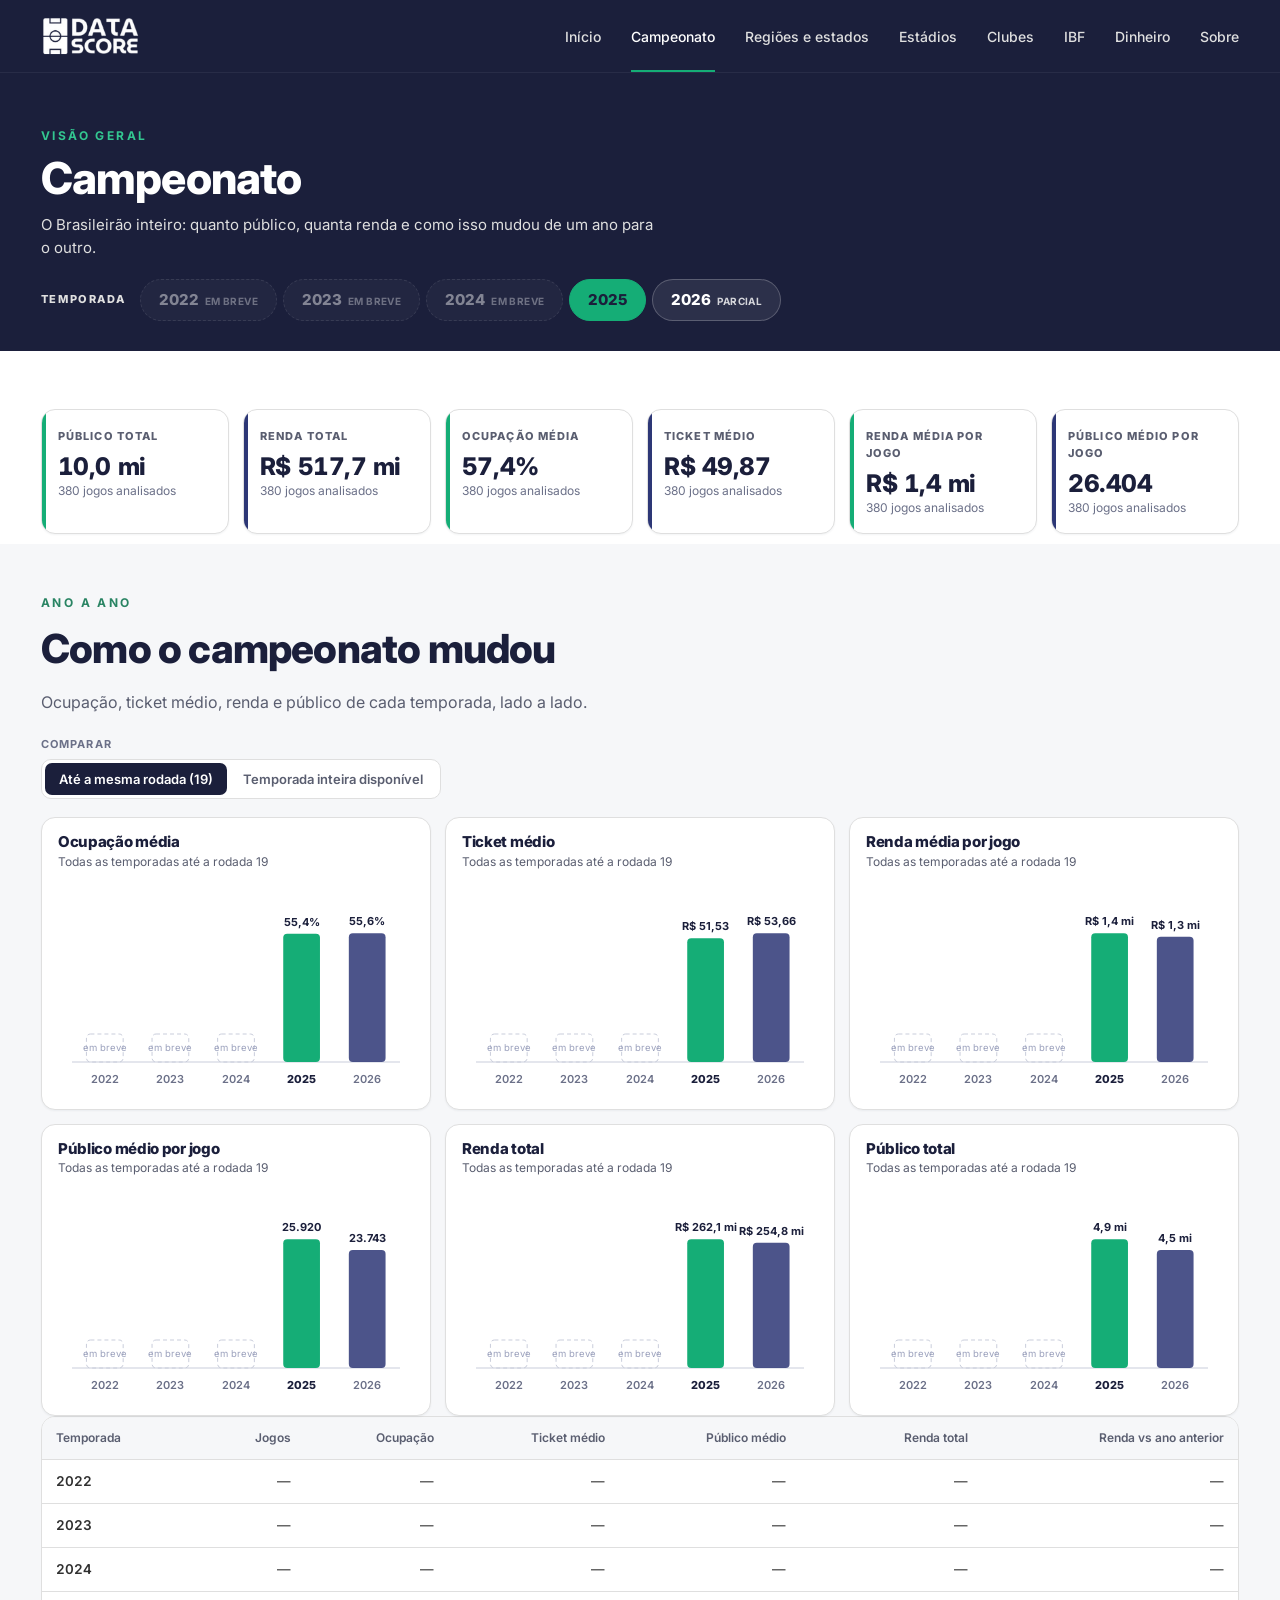
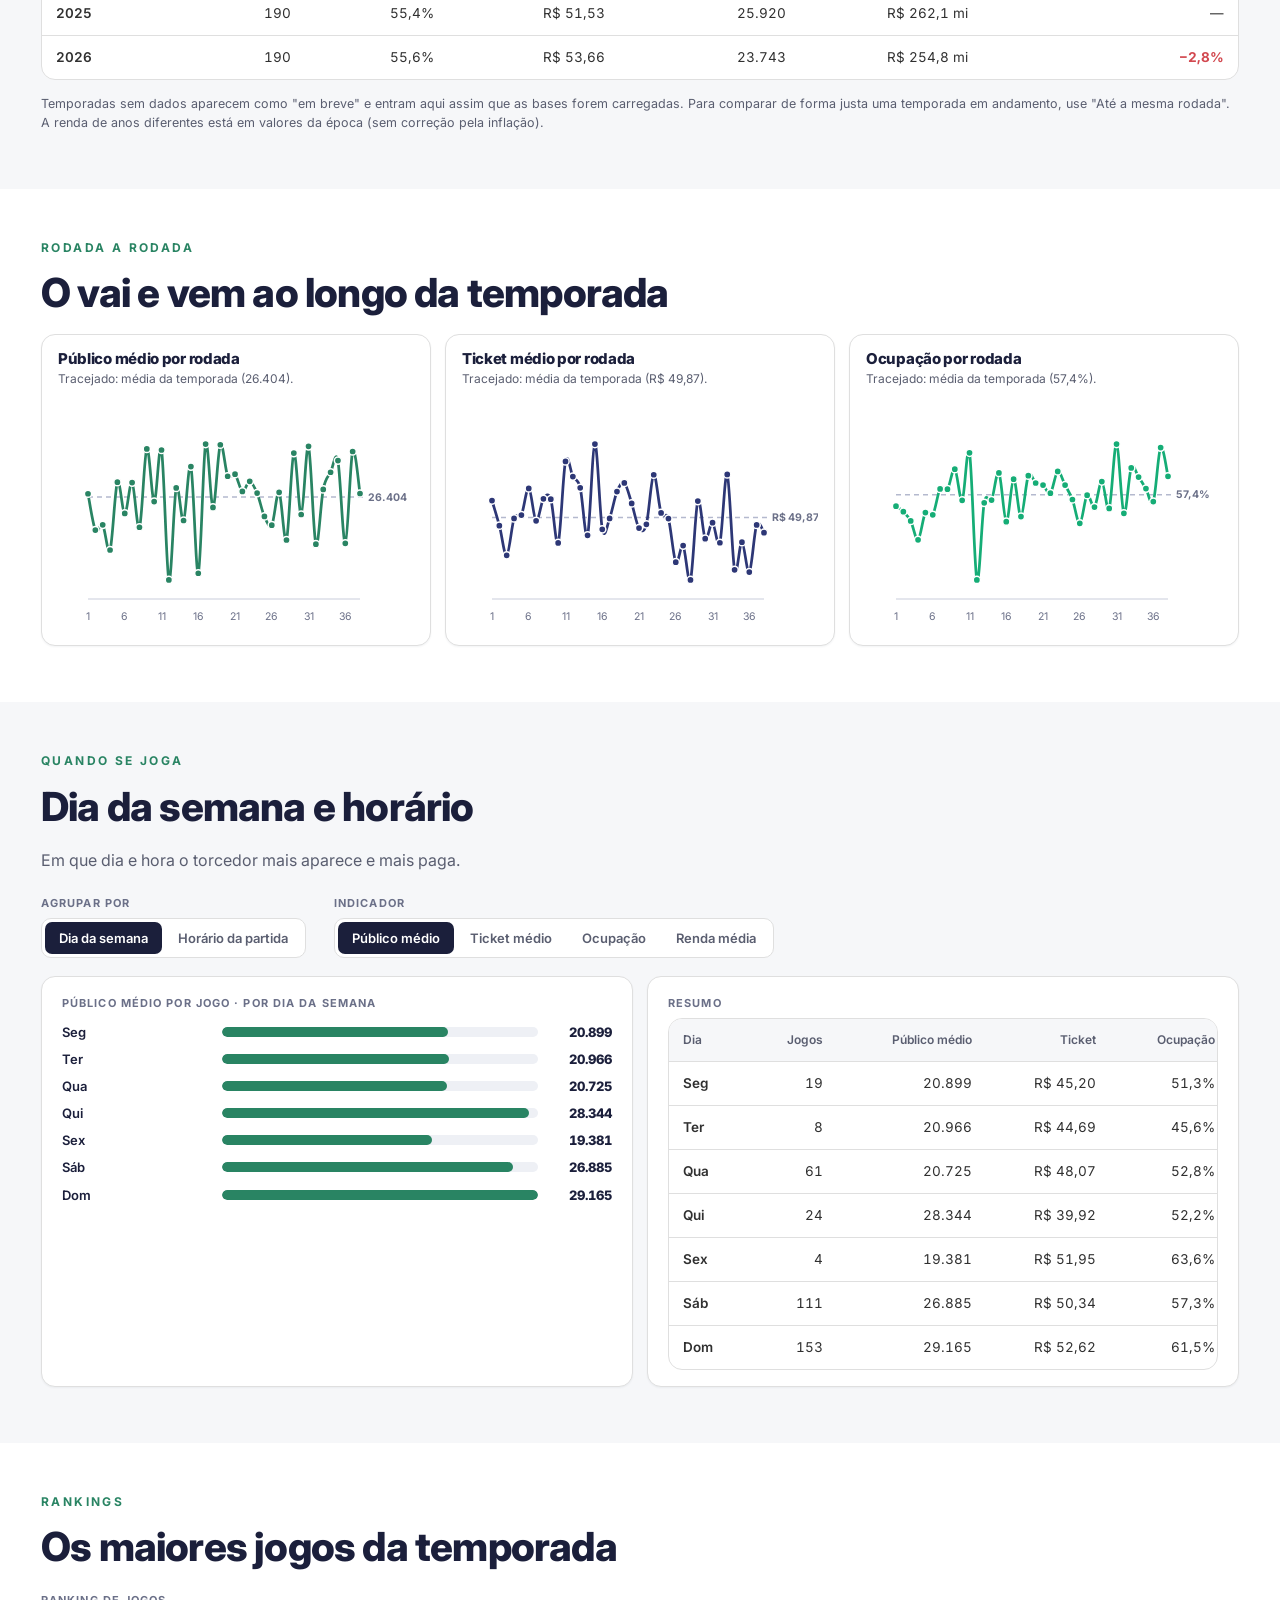
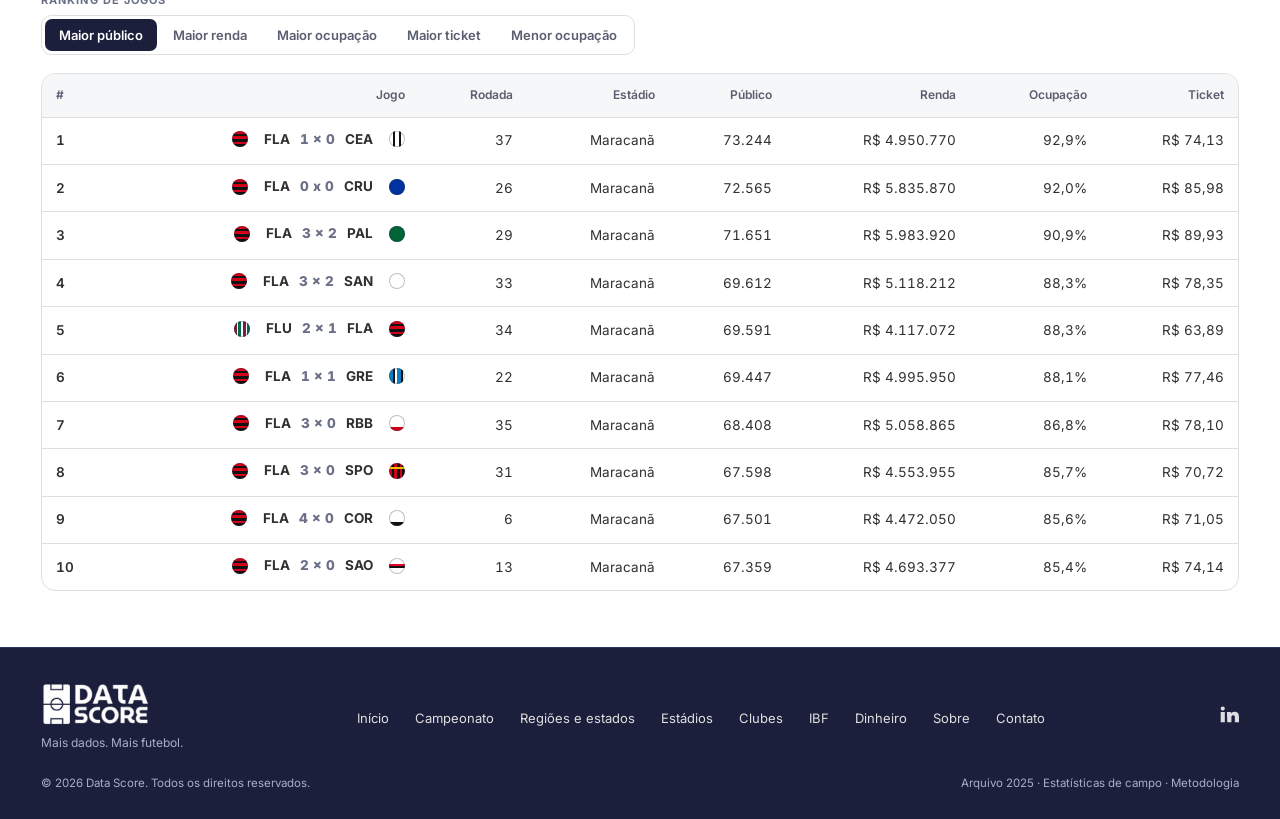
==== commit d4d6bf64: "Add files via upload" ====
--- a/campeonato.html
+++ b/campeonato.html
@@ -1 +1 @@
-<!doctype html><html lang="pt-BR"><head><meta charset="utf-8"><meta name="viewport" content="width=device-width,initial-scale=1"><title>Campeonato — Data Score</title><meta name="description" content="Ocupação, ticket médio, renda e público do Brasileirão, ano a ano, rodada a rodada, por dia e horário."><meta name="theme-color" content="#1B1F3B"><meta property="og:title" content="Campeonato — Data Score"><meta property="og:description" content="Ocupação, ticket médio, renda e público do Brasileirão, ano a ano, rodada a rodada, por dia e horário."><meta property="og:type" content="website"><link rel="icon" type="image/png" href="assets/favicon.png"><link rel="apple-touch-icon" href="assets/favicon.png"><link rel="preconnect" href="https://fonts.googleapis.com"><link rel="preconnect" href="https://fonts.gstatic.com" crossorigin><link href="https://fonts.googleapis.com/css2?family=Inter:wght@400;500;600;700;800&display=swap" rel="stylesheet"><link rel="stylesheet" href="assets/style.css?v=202611062300"></head><body data-page="camp"><header class="site-header"><div class="wrap"><a class="logo" href="index.html" aria-label="Data Score — início"><img src="assets/logo.png" width="100" height="40" alt="Data Score"></a><nav class="nav" aria-label="Principal"><a href="index.html">Início</a><a href="campeonato.html" class="on" aria-current="page">Campeonato</a><a href="estados.html">Regiões e estados</a><a href="estadios.html">Estádios</a><a href="clubes.html">Clubes</a><a href="ibf.html">IBF</a><a href="financeiro.html">Dinheiro</a><a href="sobre.html">Sobre</a></nav><button class="burger" type="button" aria-label="Abrir menu" aria-expanded="false">☰</button></div></header><main><section class="page-head dark" style="padding-bottom:30px"><div class="wrap"><div class="kicker" style="color:#33C690">Visão geral</div><h1>Campeonato</h1><p>O Brasileirão inteiro: quanto público, quanta renda e como isso mudou de um ano para o outro.</p><div id="yearbar"></div></div></section><section class="sec" style="padding:36px 0 10px"><div class="wrap"><div id="camp-partial"></div><div class="kpis six" id="camp-kpis"></div></div></section><section class="sec alt" id="anos" style="padding:50px 0 56px"><div class="wrap"><div class="kicker">Ano a ano</div><h2>Como o campeonato mudou</h2><p class="sub" style="max-width:760px;margin-bottom:22px">Ocupação, ticket médio, renda e público de cada temporada, lado a lado.</p><div id="camp-anos"></div></div></section><section class="sec" id="rodadas" style="padding:50px 0 56px"><div class="wrap"><div class="kicker">Rodada a rodada</div><h2>O vai e vem ao longo da temporada</h2><div id="camp-rod"></div></div></section><section class="sec alt" id="quando" style="padding:50px 0 56px"><div class="wrap"><div class="kicker">Quando se joga</div><h2>Dia da semana e horário</h2><p class="sub" style="max-width:760px;margin-bottom:22px">Em que dia e hora o torcedor mais aparece e mais paga.</p><div id="camp-when"></div></div></section><section class="sec" id="tops" style="padding:50px 0 56px"><div class="wrap"><div class="kicker">Rankings</div><h2>Os maiores jogos da temporada</h2><div id="camp-tops"></div></div></section></main><footer class="site-footer"><div class="wrap"><div class="foot-top"><div><a class="logo" href="index.html" aria-label="Data Score — início"><img src="assets/logo.png" width="100" height="40" alt="Data Score"></a><div class="tag">Mais dados. Mais futebol.</div></div><nav class="foot-nav" aria-label="Rodapé"><a href="index.html">Início</a><a href="campeonato.html">Campeonato</a><a href="estados.html">Regiões e estados</a><a href="estadios.html">Estádios</a><a href="clubes.html">Clubes</a><a href="ibf.html">IBF</a><a href="financeiro.html">Dinheiro</a><a href="sobre.html">Sobre</a><a href="contato.html">Contato</a></nav><div class="foot-soc"><a href="https://www.linkedin.com/in/jvictorarj" target="_blank" rel="noopener" aria-label="LinkedIn"><svg viewBox="0 0 24 24" fill="currentColor" aria-hidden="true"><path d="M4.500 3A2.500 2.500 0 1 0 4.500 8 2.500 2.500 0 0 0 4.500 3zM2 9.500h5V22H2zM9.500 9.500h4.800v1.800h.1c.7-1.200 2.300-2.100 4.200-2.100 4.500 0 5.400 2.900 5.400 6.700V22h-5v-5.500c0-1.400 0-3.100-1.900-3.100s-2.200 1.500-2.200 3V22h-5z"/></svg></a></div></div><div class="foot-bot"><span>© 2026 Data Score. Todos os direitos reservados.</span><span><a href="stats.html">Arquivo 2025 · Estatísticas de campo</a> · <a href="metodologia.html">Metodologia</a></span></div></div></footer><script src="assets/charts.js?v=202611062300"></script><script src="assets/anos.js?v=202611062300"></script><script src="assets/brasil.js?v=202611062300"></script><script src="assets/lib.js?v=202611062300"></script><script src="assets/pg1.js?v=202611062300"></script><script src="assets/pg2.js?v=202611062300"></script><script src="assets/pg.js?v=202611062300"></script></body></html>+<!doctype html><html lang="pt-BR"><head><meta charset="utf-8"><meta name="viewport" content="width=device-width,initial-scale=1"><title>Campeonato — Data Score</title><meta name="description" content="Ocupação, ticket médio, renda e público do Brasileirão, ano a ano, rodada a rodada, por dia e horário."><meta name="theme-color" content="#1B1F3B"><meta property="og:title" content="Campeonato — Data Score"><meta property="og:description" content="Ocupação, ticket médio, renda e público do Brasileirão, ano a ano, rodada a rodada, por dia e horário."><meta property="og:type" content="website"><link rel="icon" type="image/png" href="assets/favicon.png"><link rel="apple-touch-icon" href="assets/favicon.png"><link rel="preconnect" href="https://fonts.googleapis.com"><link rel="preconnect" href="https://fonts.gstatic.com" crossorigin><link href="https://fonts.googleapis.com/css2?family=Inter:wght@400;500;600;700;800&display=swap" rel="stylesheet"><link rel="stylesheet" href="assets/style.css?v=202611062330"></head><body data-page="camp"><header class="site-header"><div class="wrap"><a class="logo" href="index.html" aria-label="Data Score — início"><img src="assets/logo.png" width="100" height="40" alt="Data Score"></a><nav class="nav" aria-label="Principal"><a href="index.html">Início</a><a href="campeonato.html" class="on" aria-current="page">Campeonato</a><a href="estados.html">Regiões e estados</a><a href="estadios.html">Estádios</a><a href="clubes.html">Clubes</a><a href="ibf.html">IBF</a><a href="financeiro.html">Dinheiro</a><a href="sobre.html">Sobre</a></nav><button class="burger" type="button" aria-label="Abrir menu" aria-expanded="false">☰</button></div></header><main><section class="page-head dark" style="padding-bottom:30px"><div class="wrap"><div class="kicker" style="color:#33C690">Visão geral</div><h1>Campeonato</h1><p>O Brasileirão inteiro: quanto público, quanta renda e como isso mudou de um ano para o outro.</p><div id="yearbar"></div></div></section><section class="sec" style="padding:36px 0 10px"><div class="wrap"><div id="camp-partial"></div><div class="kpis six" id="camp-kpis"></div></div></section><section class="sec alt" id="anos" style="padding:50px 0 56px"><div class="wrap"><div class="kicker">Ano a ano</div><h2>Como o campeonato mudou</h2><p class="sub" style="max-width:760px;margin-bottom:22px">Ocupação, ticket médio, renda e público de cada temporada, lado a lado.</p><div id="camp-anos"></div></div></section><section class="sec" id="rodadas" style="padding:50px 0 56px"><div class="wrap"><div class="kicker">Rodada a rodada</div><h2>O vai e vem ao longo da temporada</h2><div id="camp-rod"></div></div></section><section class="sec alt" id="quando" style="padding:50px 0 56px"><div class="wrap"><div class="kicker">Quando se joga</div><h2>Dia da semana e horário</h2><p class="sub" style="max-width:760px;margin-bottom:22px">Em que dia e hora o torcedor mais aparece e mais paga.</p><div id="camp-when"></div></div></section><section class="sec" id="tops" style="padding:50px 0 56px"><div class="wrap"><div class="kicker">Rankings</div><h2>Os maiores jogos da temporada</h2><div id="camp-tops"></div></div></section></main><footer class="site-footer"><div class="wrap"><div class="foot-top"><div><a class="logo" href="index.html" aria-label="Data Score — início"><img src="assets/logo.png" width="100" height="40" alt="Data Score"></a><div class="tag">Mais dados. Mais futebol.</div></div><nav class="foot-nav" aria-label="Rodapé"><a href="index.html">Início</a><a href="campeonato.html">Campeonato</a><a href="estados.html">Regiões e estados</a><a href="estadios.html">Estádios</a><a href="clubes.html">Clubes</a><a href="ibf.html">IBF</a><a href="financeiro.html">Dinheiro</a><a href="sobre.html">Sobre</a><a href="contato.html">Contato</a></nav><div class="foot-soc"><a href="https://www.linkedin.com/in/jvictorarj" target="_blank" rel="noopener" aria-label="LinkedIn"><svg viewBox="0 0 24 24" fill="currentColor" aria-hidden="true"><path d="M4.500 3A2.500 2.500 0 1 0 4.500 8 2.500 2.500 0 0 0 4.500 3zM2 9.500h5V22H2zM9.500 9.500h4.800v1.800h.1c.7-1.200 2.300-2.100 4.200-2.100 4.500 0 5.400 2.900 5.400 6.700V22h-5v-5.500c0-1.400 0-3.100-1.900-3.100s-2.200 1.500-2.200 3V22h-5z"/></svg></a></div></div><div class="foot-bot"><span>© 2026 Data Score. Todos os direitos reservados.</span><span><a href="stats.html">Arquivo 2025 · Estatísticas de campo</a> · <a href="metodologia.html">Metodologia</a></span></div></div></footer><script src="assets/charts.js?v=202611062330"></script><script src="assets/anos.js?v=202611062330"></script><script src="assets/brasil.js?v=202611062330"></script><script src="assets/lib.js?v=202611062330"></script><script src="assets/pg1.js?v=202611062330"></script><script src="assets/pg2.js?v=202611062330"></script><script src="assets/pg.js?v=202611062330"></script></body></html>
